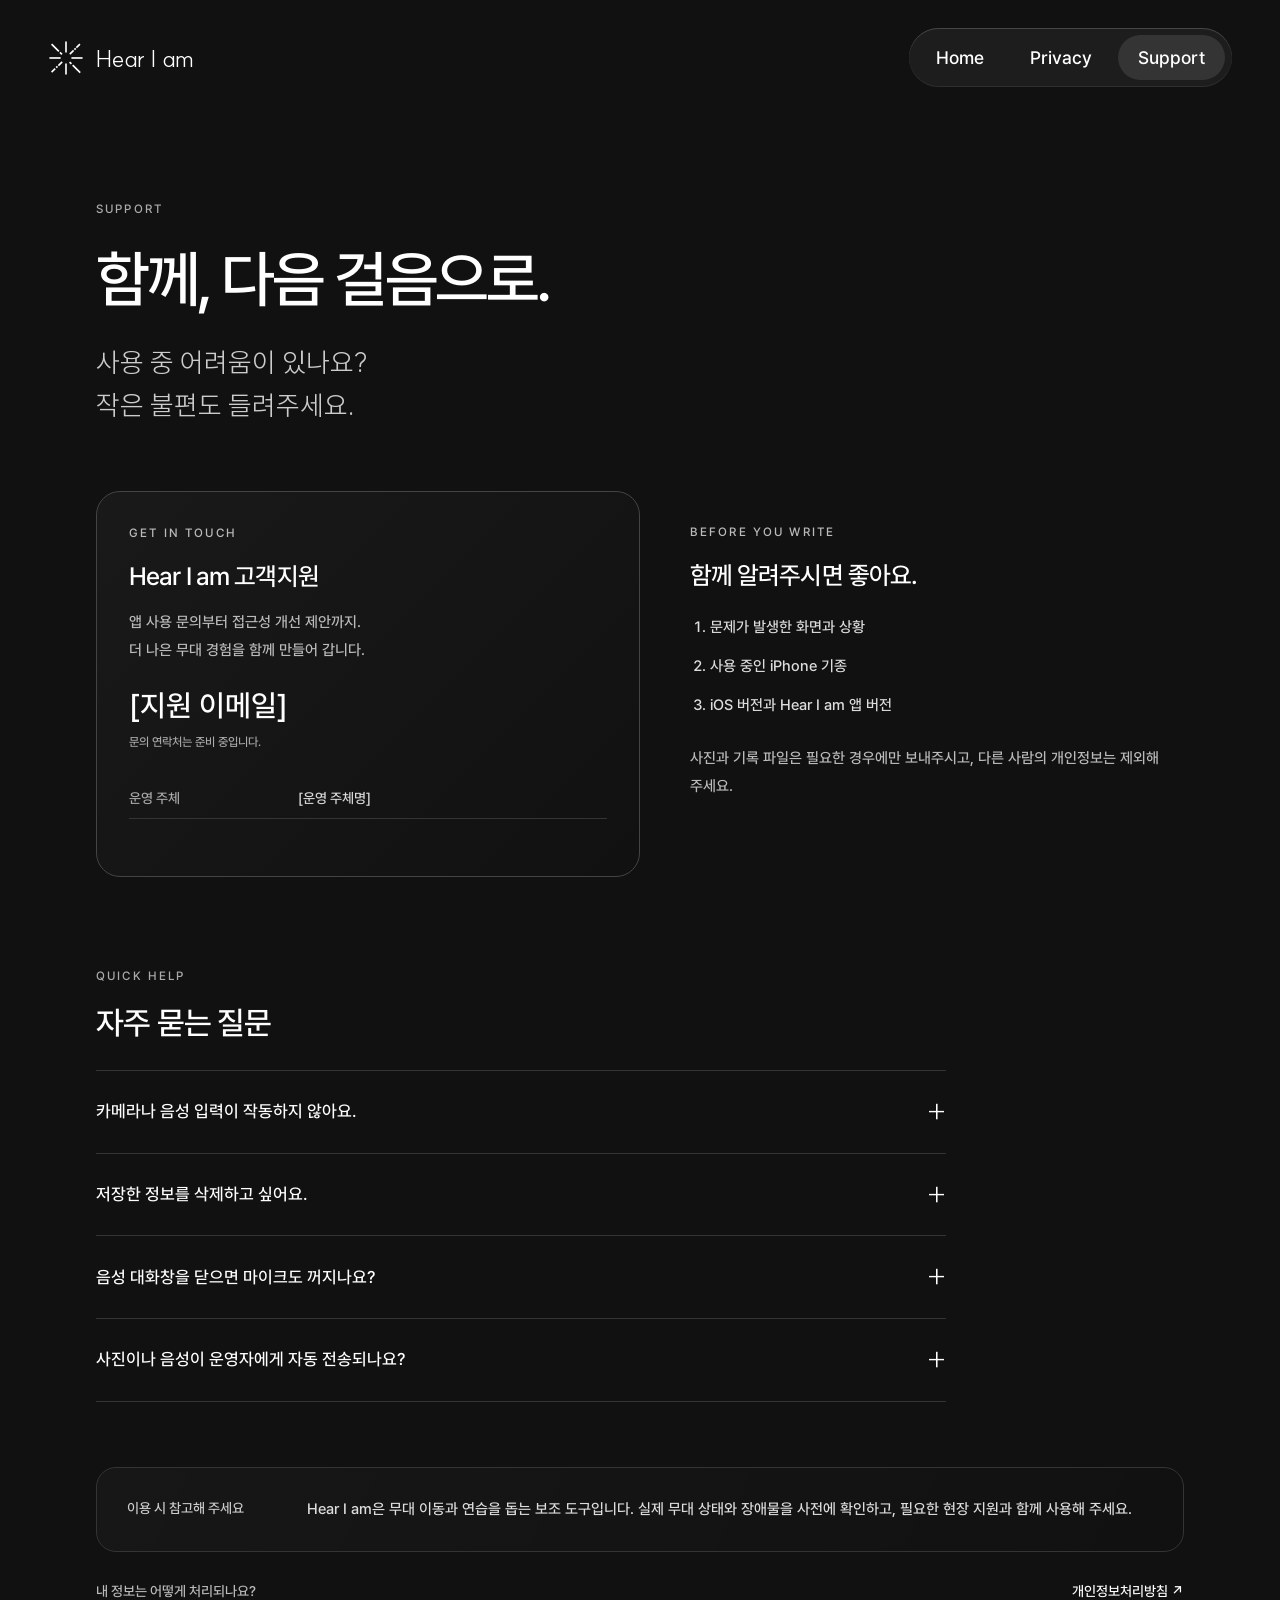
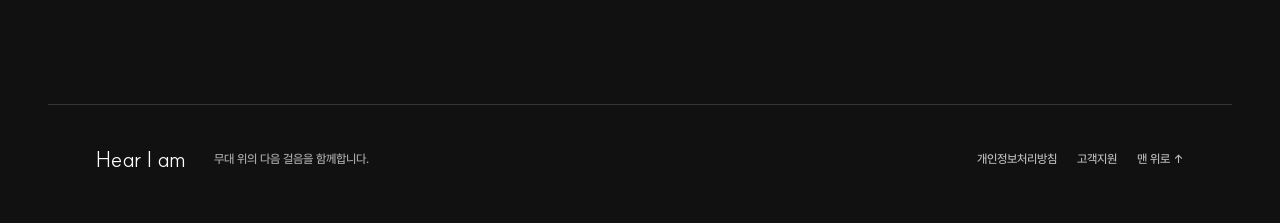
==== support/index.html @ b8748b6e "feat: add privacy and support pages" ====
<!doctype html>
<html lang="ko"><head><meta charset="utf-8"><meta name="viewport" content="width=device-width, initial-scale=1"><meta name="theme-color" content="#111111"><meta name="description" content="Hear I am 히얼아이엠 고객지원. 무대 위의 다음 걸음을 함께합니다."><title>고객지원 — Hear I am</title><link rel="icon" href="../assets/favicon.svg" type="image/svg+xml"><link rel="stylesheet" href="../styles.css"></head>
<body><a class="skip-link" href="#main">본문으로 이동</a><header class="site-header"><a class="brand" href="https://heariam.web.app/" aria-label="Hear I am 소개 페이지"><img src="../assets/favicon.svg" width="36" height="36" alt=""><span>Hear I am</span></a><nav class="site-nav" aria-label="주 메뉴"><a href="https://heariam.web.app/">Home</a><a href="../privacy/" >Privacy</a><a href="../support/" aria-current="page">Support</a></nav></header>
<main id="main" tabindex="-1"><div class="hero"><p class="eyebrow">SUPPORT</p><h1>함께, 다음 걸음으로.</h1><p class="lead">사용 중 어려움이 있나요?<br>작은 불편도 들려주세요.</p></div><div class="support-grid"><section class="contact-card"><p class="eyebrow">GET IN TOUCH</p><h2>Hear I am 고객지원</h2><p>앱 사용 문의부터 접근성 개선 제안까지.<br>더 나은 무대 경험을 함께 만들어 갑니다.</p><div class="email-placeholder">[지원 이메일]</div><p class="small">문의 연락처는 준비 중입니다.</p><dl class="contact-list"><div><dt>운영 주체</dt><dd class="placeholder">[운영 주체명]</dd></div></dl></section><section class="before-contact"><p class="eyebrow">BEFORE YOU WRITE</p><h2>함께 알려주시면 좋아요.</h2><ol><li>문제가 발생한 화면과 상황</li><li>사용 중인 iPhone 기종</li><li>iOS 버전과 Hear I am 앱 버전</li></ol><p>사진과 기록 파일은 필요한 경우에만 보내주시고, 다른 사람의 개인정보는 제외해 주세요.</p></section></div><section class="faq"><p class="eyebrow">QUICK HELP</p><h2>자주 묻는 질문</h2><details><summary>카메라나 음성 입력이 작동하지 않아요.<span aria-hidden="true">+</span></summary><p>iPhone 설정에서 Hear I am의 카메라·마이크·음성 인식 권한을 확인해 주세요. 공간 스캔에는 LiDAR를 지원하는 기기가 필요하며, 음성 기능은 기기 및 언어 모델 지원 상태에 따라 제한될 수 있습니다.</p></details><details><summary>저장한 정보를 삭제하고 싶어요.<span aria-hidden="true">+</span></summary><p>앱에서 삭제할 수 있는 항목은 해당 목록에서 삭제해 주세요. 일부 기록과 로그는 파일 앱에서 관리할 수 있습니다. 전체 로컬 데이터 삭제는 iOS의 ‘앱 삭제’를 이용하고, 백업이나 외부로 복사한 파일은 별도로 삭제해 주세요. ‘앱 정리하기’는 데이터를 남길 수 있습니다.</p></details><details><summary>음성 대화창을 닫으면 마이크도 꺼지나요?<span aria-hidden="true">+</span></summary><p>대화창을 닫아도 “Hear I am” 호출 대기는 계속될 수 있습니다. 앱이 백그라운드로 전환되면 앱 내부 음성 입력은 중지됩니다. iPhone 설정에서 마이크 권한을 철회할 수도 있습니다.</p></details><details><summary>사진이나 음성이 운영자에게 자동 전송되나요?<span aria-hidden="true">+</span></summary><p>앱의 무대 정보, 사진, 음성 명령 및 이동 기록은 운영자에게 자동 전송되지 않습니다. 인식된 말의 일부는 기기의 진단 로그에 저장될 수 있습니다. 직접 공유한 파일, 기기 백업 및 Siri 이용에는 각 서비스의 설정과 정책이 적용됩니다.</p></details></section><div class="safety-note"><span class="summary-label">이용 시 참고해 주세요</span><p>Hear I am은 무대 이동과 연습을 돕는 보조 도구입니다. 실제 무대 상태와 장애물을 사전에 확인하고, 필요한 현장 지원과 함께 사용해 주세요.</p></div><a class="text-link" href="../privacy/">내 정보는 어떻게 처리되나요? <span>개인정보처리방침 ↗</span></a></main><footer><a class="footer-brand" href="https://heariam.web.app/">Hear I am</a><p>무대 위의 다음 걸음을 함께합니다.</p><nav aria-label="하단 메뉴"><a href="../privacy/">개인정보처리방침</a><a href="../support/">고객지원</a><a href="#main">맨 위로 ↑</a></nav></footer></body></html>
---- styles.css ----
@font-face{font-family:Pretendard;src:url('./assets/Pretendard-Medium.otf') format('opentype');font-weight:500;font-display:swap}@font-face{font-family:SUIT;src:url('./assets/SUIT-Light.woff2') format('woff2');font-weight:300;font-display:swap}
:root{color-scheme:dark;--bg:#111;--text:#fff;--muted:#aaa;--line:#343434;font-family:Pretendard,-apple-system,BlinkMacSystemFont,sans-serif;font-weight:500;background:var(--bg);color:var(--text);-webkit-font-smoothing:antialiased}*{box-sizing:border-box}body{margin:0;min-width:280px}a{color:inherit;text-decoration:none}button,a,summary{-webkit-tap-highlight-color:transparent}a:focus-visible,summary:focus-visible{outline:2px solid #fff;outline-offset:6px}main:focus{outline:none}p,h1,h2{margin:0}p{line-height:1.85;word-break:keep-all;overflow-wrap:anywhere}img{max-width:100%}.skip-link{position:fixed;z-index:20;left:16px;top:12px;padding:12px 16px;background:white;color:#111;border-radius:8px;transform:translateY(-200%)}.skip-link:focus{transform:none}.site-header{max-width:1280px;padding:28px 48px;margin:auto;display:flex;align-items:center;justify-content:space-between;gap:20px}.brand{display:flex;align-items:center;gap:12px;font-family:SUIT,sans-serif;font-size:24px;font-weight:300}.site-nav{display:flex;gap:6px;padding:7px;border-radius:99px;background:#ffffff0d;box-shadow:inset 0 1px #ffffff2e,inset 0 -1px #ffffff14}.site-nav a{display:flex;align-items:center;min-height:45px;padding:8px 20px;border-radius:99px;font-size:18px}.site-nav a:hover,.site-nav a[aria-current]{background:#ffffff1a}main{max-width:1184px;margin:auto;padding:0 48px 100px}.hero{padding:85px 0 52px}.eyebrow{color:var(--muted);font-size:12px;letter-spacing:.18em;line-height:1.6}.hero h1{font-size:clamp(34px,5vw,62px);font-weight:500;letter-spacing:-.055em;line-height:1.25;margin:22px 0}.lead{font-family:SUIT,Pretendard,sans-serif;font-weight:300;font-size:clamp(20px,2.3vw,27px);line-height:1.6;color:#ccc}.meta{display:flex;flex-wrap:wrap;gap:12px 32px;font-size:13px;color:var(--muted);margin-top:34px}.summary,.safety-note{padding:28px 30px;border:1px solid var(--line);border-radius:20px;display:grid;grid-template-columns:160px 1fr;gap:20px;background:linear-gradient(115deg,#ffffff06,transparent)}.summary-label{font-size:14px;color:#ccc;line-height:1.85}.summary p,.safety-note p{font-size:15px;color:#ddd}.document-layout{display:grid;grid-template-columns:245px minmax(0,1fr);gap:65px;margin-top:68px}aside nav{position:sticky;top:30px}aside .eyebrow{margin-bottom:18px}aside a{display:flex;gap:12px;padding:11px 0;font-size:13px;line-height:1.6;color:#aaa}aside a span{font-size:11px;color:#999}aside a:hover{color:white}article{font-size:16px;color:#ccc}article .intro{padding-bottom:32px}article section{scroll-margin-top:35px;border-top:1px solid var(--line);padding:34px 0 40px}article h2{font-size:23px;color:white;letter-spacing:-.035em;margin:10px 0 24px;line-height:1.5}.section-number{font-size:12px;color:#aaa}article p+p{margin-top:18px}article a{text-decoration:underline;text-underline-offset:5px}.data-list{margin:0 0 24px}.data-list div{display:grid;grid-template-columns:135px 1fr;gap:16px;padding:20px 0;border-bottom:1px solid #292929}.data-list dt{color:white;font-size:14px;line-height:1.85}.data-list dd{margin:0;line-height:1.85;font-size:15px;word-break:keep-all;overflow-wrap:anywhere}.contact-list{font-size:14px;margin:25px 0}.contact-list div{display:flex;flex-wrap:wrap;gap:8px 24px;padding:12px 0;border-bottom:1px solid var(--line)}.contact-list dt{color:#aaa;min-width:145px}.contact-list dd{margin:0}.placeholder{color:#ddd}.support-grid{display:grid;grid-template-columns:1.1fr 1fr;gap:50px;margin:12px 0 90px}.contact-card{padding:32px;border:1px solid #444;border-radius:24px;background:linear-gradient(135deg,#ffffff09,transparent)}.contact-card h2,.before-contact h2,.faq h2{font-weight:500;font-size:25px;letter-spacing:-.035em;margin:18px 0}.contact-card p,.before-contact p{font-size:15px;color:#bbb}.email-placeholder{padding:22px 0 8px;font-size:clamp(22px,3vw,30px);overflow-wrap:anywhere}.contact-card .small{font-size:12px;color:#aaa}.contact-card .eyebrow,.before-contact .eyebrow{font-size:12px}.before-contact{padding:32px 0}.before-contact ol{padding-left:20px;line-height:2.6;color:#ddd;font-size:15px;margin-bottom:20px}.faq{max-width:850px;margin-bottom:65px}.faq h2{font-size:32px;margin-bottom:28px}details{border-top:1px solid var(--line)}details:last-child{border-bottom:1px solid var(--line)}summary{list-style:none;display:flex;align-items:center;justify-content:space-between;gap:24px;min-height:76px;padding:20px 0;cursor:pointer;font-size:17px;line-height:1.6;word-break:keep-all}summary::-webkit-details-marker{display:none}summary span{font-family:SUIT,sans-serif;font-size:26px;flex-shrink:0}details[open] summary span{transform:rotate(45deg)}details p{padding:0 40px 26px 0;color:#bbb;font-size:15px}.text-link{display:flex;flex-wrap:wrap;justify-content:space-between;gap:16px;margin-top:28px;font-size:14px;line-height:1.7;color:#bbb}.text-link span{color:white}footer{border-top:1px solid var(--line);max-width:1184px;margin:auto;padding:35px 48px 45px;display:flex;flex-wrap:wrap;align-items:center;gap:16px 28px}.footer-brand{font-family:SUIT,sans-serif;font-size:22px}footer p{color:#aaa;font-size:12px}footer nav{margin-left:auto;display:flex;flex-wrap:wrap;gap:20px;font-size:12px;color:#bbb}footer nav a{padding:12px 0}.hub{min-height:65vh;padding-top:60px}.hub>img{margin-bottom:30px}.hub-links{display:grid;grid-template-columns:1fr 1fr;gap:20px;margin-top:55px}.hub-links a{border:1px solid #444;border-radius:20px;padding:28px;display:grid;gap:18px;transition:background .15s}.hub-links a:hover{background:#ffffff0a}.hub-links span{font-size:12px;color:#aaa;letter-spacing:.1em}.hub-links strong{font-size:24px;font-weight:500}.hub-links span:last-child{font-size:24px;color:white;justify-self:end}@media(max-width:850px){.document-layout{grid-template-columns:1fr;gap:35px}aside nav{position:static;display:grid;grid-template-columns:1fr 1fr;gap:0 20px}aside .eyebrow{grid-column:1/-1}aside{border-bottom:1px solid var(--line);padding-bottom:25px}.support-grid{gap:24px}.brand span{display:none}.summary,.safety-note{grid-template-columns:1fr;gap:10px}}@media(max-width:600px){.site-header{padding:20px;gap:10px}.site-nav{gap:2px;padding:6px}.site-nav a{font-size:14px;padding:8px 12px;min-height:44px}.brand img{width:30px;height:30px}main{padding:0 24px 65px}.hero{padding:55px 0 35px}.hero h1{font-size:34px}.hero .lead{font-size:21px}.summary,.safety-note{padding:22px}.document-layout{margin-top:38px}.data-list div{grid-template-columns:1fr;gap:8px}article h2{font-size:22px}.support-grid{grid-template-columns:1fr;margin-bottom:40px}.contact-card{padding:25px}.before-contact{padding:15px 0}summary{font-size:16px}.hub-links{grid-template-columns:1fr}footer{padding:28px 24px;align-items:flex-start;flex-direction:column;gap:12px}footer nav{margin-left:0;gap:22px}}@media(prefers-reduced-motion:reduce){*{transition:none!important;scroll-behavior:auto!important}}@media print{:root{color-scheme:light;background:white;color:black}.site-header,aside,footer,.skip-link{display:none}main{padding:0;max-width:none}.hero{padding:0 0 20px}.document-layout{display:block;margin-top:25px}article,article h2,.lead,.meta,.eyebrow,.summary p,.summary-label,.data-list dt,.placeholder{color:black}.summary{background:none}.data-list div,article section{break-inside:avoid}a{text-decoration:underline}}
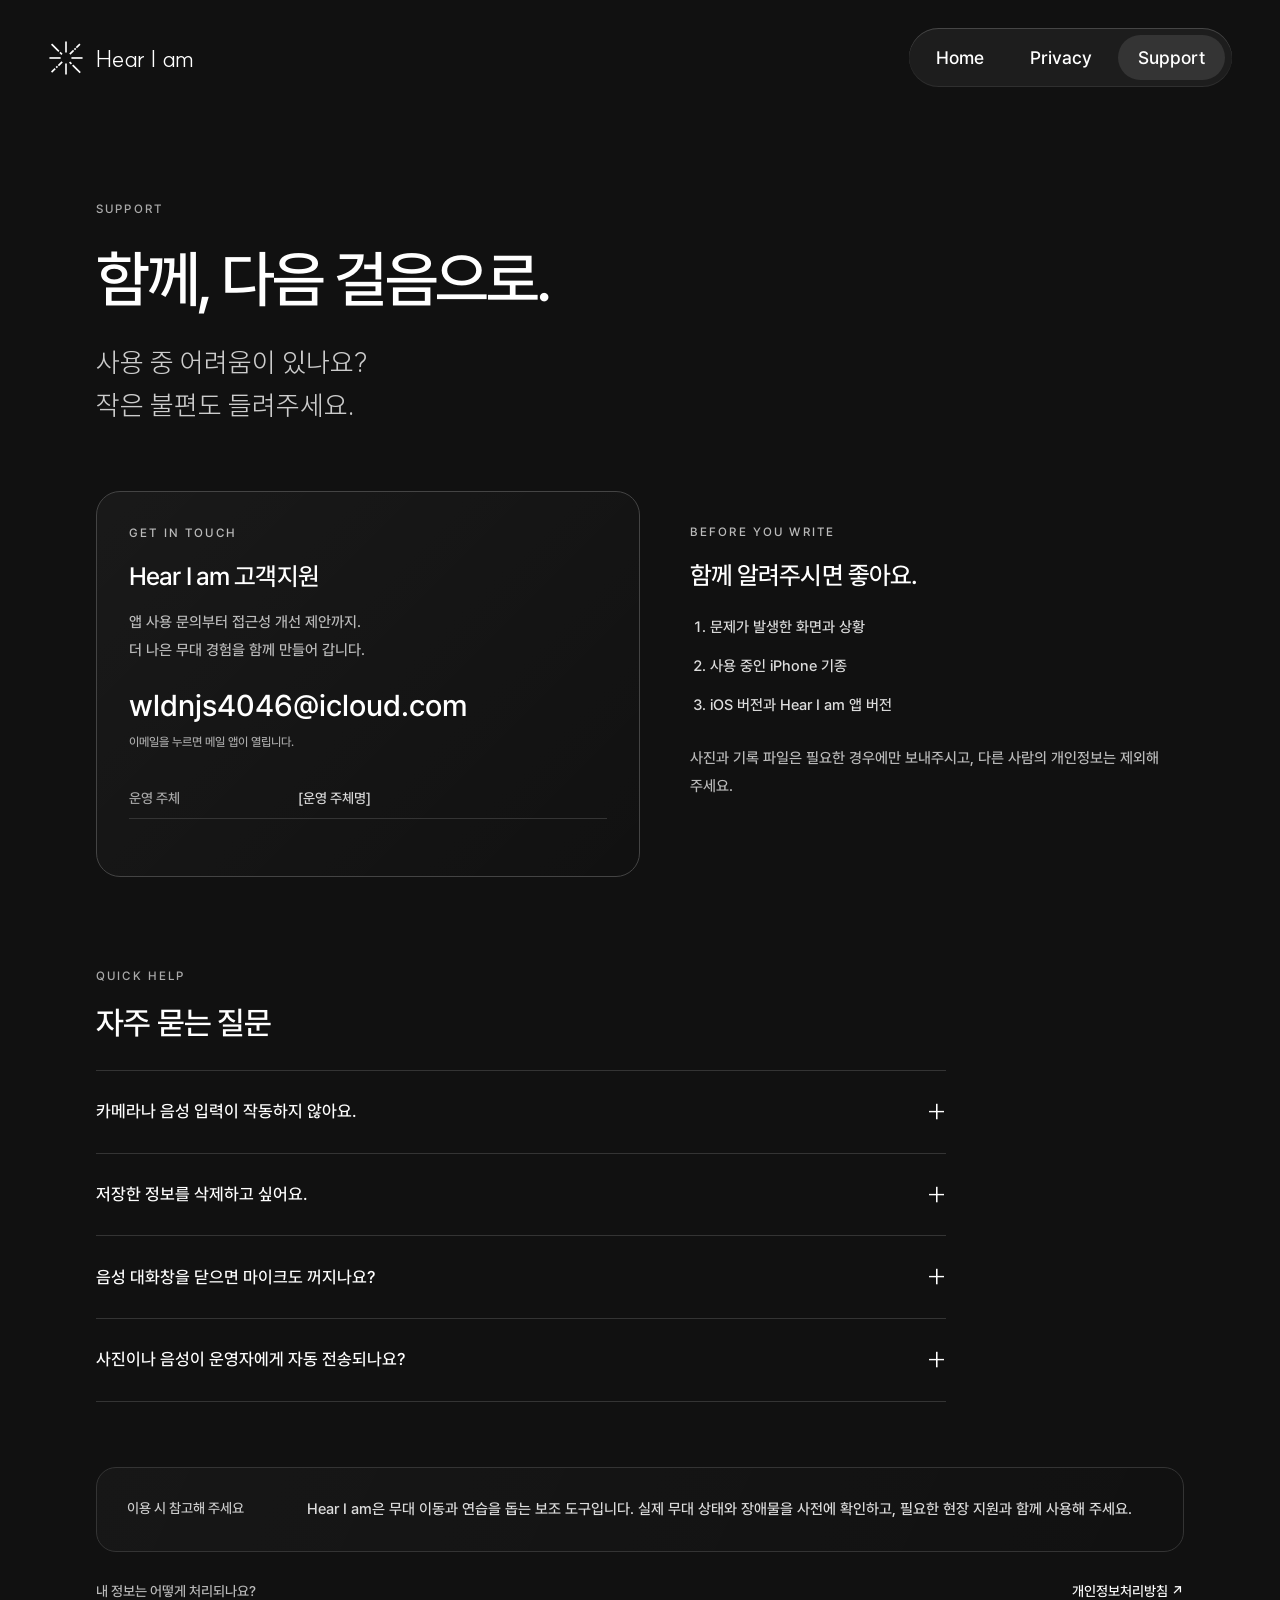
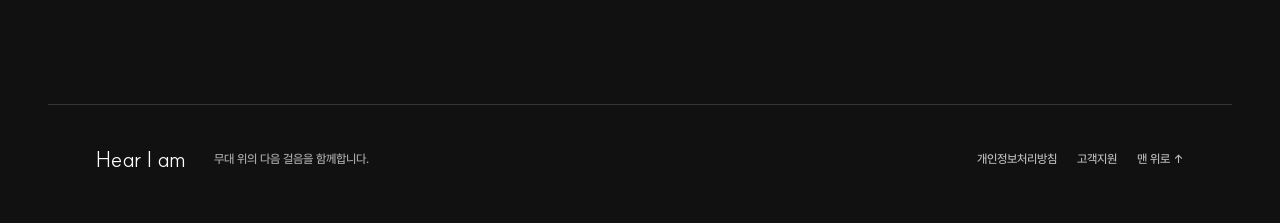
==== commit f2183eae: "fix: set contact email and effective date" ====
--- a/support/index.html
+++ b/support/index.html
@@ -1,4 +1,4 @@
 <!doctype html>
 <html lang="ko"><head><meta charset="utf-8"><meta name="viewport" content="width=device-width, initial-scale=1"><meta name="theme-color" content="#111111"><meta name="description" content="Hear I am 히얼아이엠 고객지원. 무대 위의 다음 걸음을 함께합니다."><title>고객지원 — Hear I am</title><link rel="icon" href="../assets/favicon.svg" type="image/svg+xml"><link rel="stylesheet" href="../styles.css"></head>
 <body><a class="skip-link" href="#main">본문으로 이동</a><header class="site-header"><a class="brand" href="https://heariam.web.app/" aria-label="Hear I am 소개 페이지"><img src="../assets/favicon.svg" width="36" height="36" alt=""><span>Hear I am</span></a><nav class="site-nav" aria-label="주 메뉴"><a href="https://heariam.web.app/">Home</a><a href="../privacy/" >Privacy</a><a href="../support/" aria-current="page">Support</a></nav></header>
-<main id="main" tabindex="-1"><div class="hero"><p class="eyebrow">SUPPORT</p><h1>함께, 다음 걸음으로.</h1><p class="lead">사용 중 어려움이 있나요?<br>작은 불편도 들려주세요.</p></div><div class="support-grid"><section class="contact-card"><p class="eyebrow">GET IN TOUCH</p><h2>Hear I am 고객지원</h2><p>앱 사용 문의부터 접근성 개선 제안까지.<br>더 나은 무대 경험을 함께 만들어 갑니다.</p><div class="email-placeholder">[지원 이메일]</div><p class="small">문의 연락처는 준비 중입니다.</p><dl class="contact-list"><div><dt>운영 주체</dt><dd class="placeholder">[운영 주체명]</dd></div></dl></section><section class="before-contact"><p class="eyebrow">BEFORE YOU WRITE</p><h2>함께 알려주시면 좋아요.</h2><ol><li>문제가 발생한 화면과 상황</li><li>사용 중인 iPhone 기종</li><li>iOS 버전과 Hear I am 앱 버전</li></ol><p>사진과 기록 파일은 필요한 경우에만 보내주시고, 다른 사람의 개인정보는 제외해 주세요.</p></section></div><section class="faq"><p class="eyebrow">QUICK HELP</p><h2>자주 묻는 질문</h2><details><summary>카메라나 음성 입력이 작동하지 않아요.<span aria-hidden="true">+</span></summary><p>iPhone 설정에서 Hear I am의 카메라·마이크·음성 인식 권한을 확인해 주세요. 공간 스캔에는 LiDAR를 지원하는 기기가 필요하며, 음성 기능은 기기 및 언어 모델 지원 상태에 따라 제한될 수 있습니다.</p></details><details><summary>저장한 정보를 삭제하고 싶어요.<span aria-hidden="true">+</span></summary><p>앱에서 삭제할 수 있는 항목은 해당 목록에서 삭제해 주세요. 일부 기록과 로그는 파일 앱에서 관리할 수 있습니다. 전체 로컬 데이터 삭제는 iOS의 ‘앱 삭제’를 이용하고, 백업이나 외부로 복사한 파일은 별도로 삭제해 주세요. ‘앱 정리하기’는 데이터를 남길 수 있습니다.</p></details><details><summary>음성 대화창을 닫으면 마이크도 꺼지나요?<span aria-hidden="true">+</span></summary><p>대화창을 닫아도 “Hear I am” 호출 대기는 계속될 수 있습니다. 앱이 백그라운드로 전환되면 앱 내부 음성 입력은 중지됩니다. iPhone 설정에서 마이크 권한을 철회할 수도 있습니다.</p></details><details><summary>사진이나 음성이 운영자에게 자동 전송되나요?<span aria-hidden="true">+</span></summary><p>앱의 무대 정보, 사진, 음성 명령 및 이동 기록은 운영자에게 자동 전송되지 않습니다. 인식된 말의 일부는 기기의 진단 로그에 저장될 수 있습니다. 직접 공유한 파일, 기기 백업 및 Siri 이용에는 각 서비스의 설정과 정책이 적용됩니다.</p></details></section><div class="safety-note"><span class="summary-label">이용 시 참고해 주세요</span><p>Hear I am은 무대 이동과 연습을 돕는 보조 도구입니다. 실제 무대 상태와 장애물을 사전에 확인하고, 필요한 현장 지원과 함께 사용해 주세요.</p></div><a class="text-link" href="../privacy/">내 정보는 어떻게 처리되나요? <span>개인정보처리방침 ↗</span></a></main><footer><a class="footer-brand" href="https://heariam.web.app/">Hear I am</a><p>무대 위의 다음 걸음을 함께합니다.</p><nav aria-label="하단 메뉴"><a href="../privacy/">개인정보처리방침</a><a href="../support/">고객지원</a><a href="#main">맨 위로 ↑</a></nav></footer></body></html>+<main id="main" tabindex="-1"><div class="hero"><p class="eyebrow">SUPPORT</p><h1>함께, 다음 걸음으로.</h1><p class="lead">사용 중 어려움이 있나요?<br>작은 불편도 들려주세요.</p></div><div class="support-grid"><section class="contact-card"><p class="eyebrow">GET IN TOUCH</p><h2>Hear I am 고객지원</h2><p>앱 사용 문의부터 접근성 개선 제안까지.<br>더 나은 무대 경험을 함께 만들어 갑니다.</p><div class="email-placeholder"><a href="mailto:wldnjs4046@icloud.com">wldnjs4046@icloud.com</a></div><p class="small">이메일을 누르면 메일 앱이 열립니다.</p><dl class="contact-list"><div><dt>운영 주체</dt><dd class="placeholder">[운영 주체명]</dd></div></dl></section><section class="before-contact"><p class="eyebrow">BEFORE YOU WRITE</p><h2>함께 알려주시면 좋아요.</h2><ol><li>문제가 발생한 화면과 상황</li><li>사용 중인 iPhone 기종</li><li>iOS 버전과 Hear I am 앱 버전</li></ol><p>사진과 기록 파일은 필요한 경우에만 보내주시고, 다른 사람의 개인정보는 제외해 주세요.</p></section></div><section class="faq"><p class="eyebrow">QUICK HELP</p><h2>자주 묻는 질문</h2><details><summary>카메라나 음성 입력이 작동하지 않아요.<span aria-hidden="true">+</span></summary><p>iPhone 설정에서 Hear I am의 카메라·마이크·음성 인식 권한을 확인해 주세요. 공간 스캔에는 LiDAR를 지원하는 기기가 필요하며, 음성 기능은 기기 및 언어 모델 지원 상태에 따라 제한될 수 있습니다.</p></details><details><summary>저장한 정보를 삭제하고 싶어요.<span aria-hidden="true">+</span></summary><p>앱에서 삭제할 수 있는 항목은 해당 목록에서 삭제해 주세요. 일부 기록과 로그는 파일 앱에서 관리할 수 있습니다. 전체 로컬 데이터 삭제는 iOS의 ‘앱 삭제’를 이용하고, 백업이나 외부로 복사한 파일은 별도로 삭제해 주세요. ‘앱 정리하기’는 데이터를 남길 수 있습니다.</p></details><details><summary>음성 대화창을 닫으면 마이크도 꺼지나요?<span aria-hidden="true">+</span></summary><p>대화창을 닫아도 “Hear I am” 호출 대기는 계속될 수 있습니다. 앱이 백그라운드로 전환되면 앱 내부 음성 입력은 중지됩니다. iPhone 설정에서 마이크 권한을 철회할 수도 있습니다.</p></details><details><summary>사진이나 음성이 운영자에게 자동 전송되나요?<span aria-hidden="true">+</span></summary><p>앱의 무대 정보, 사진, 음성 명령 및 이동 기록은 운영자에게 자동 전송되지 않습니다. 인식된 말의 일부는 기기의 진단 로그에 저장될 수 있습니다. 직접 공유한 파일, 기기 백업 및 Siri 이용에는 각 서비스의 설정과 정책이 적용됩니다.</p></details></section><div class="safety-note"><span class="summary-label">이용 시 참고해 주세요</span><p>Hear I am은 무대 이동과 연습을 돕는 보조 도구입니다. 실제 무대 상태와 장애물을 사전에 확인하고, 필요한 현장 지원과 함께 사용해 주세요.</p></div><a class="text-link" href="../privacy/">내 정보는 어떻게 처리되나요? <span>개인정보처리방침 ↗</span></a></main><footer><a class="footer-brand" href="https://heariam.web.app/">Hear I am</a><p>무대 위의 다음 걸음을 함께합니다.</p><nav aria-label="하단 메뉴"><a href="../privacy/">개인정보처리방침</a><a href="../support/">고객지원</a><a href="#main">맨 위로 ↑</a></nav></footer></body></html>
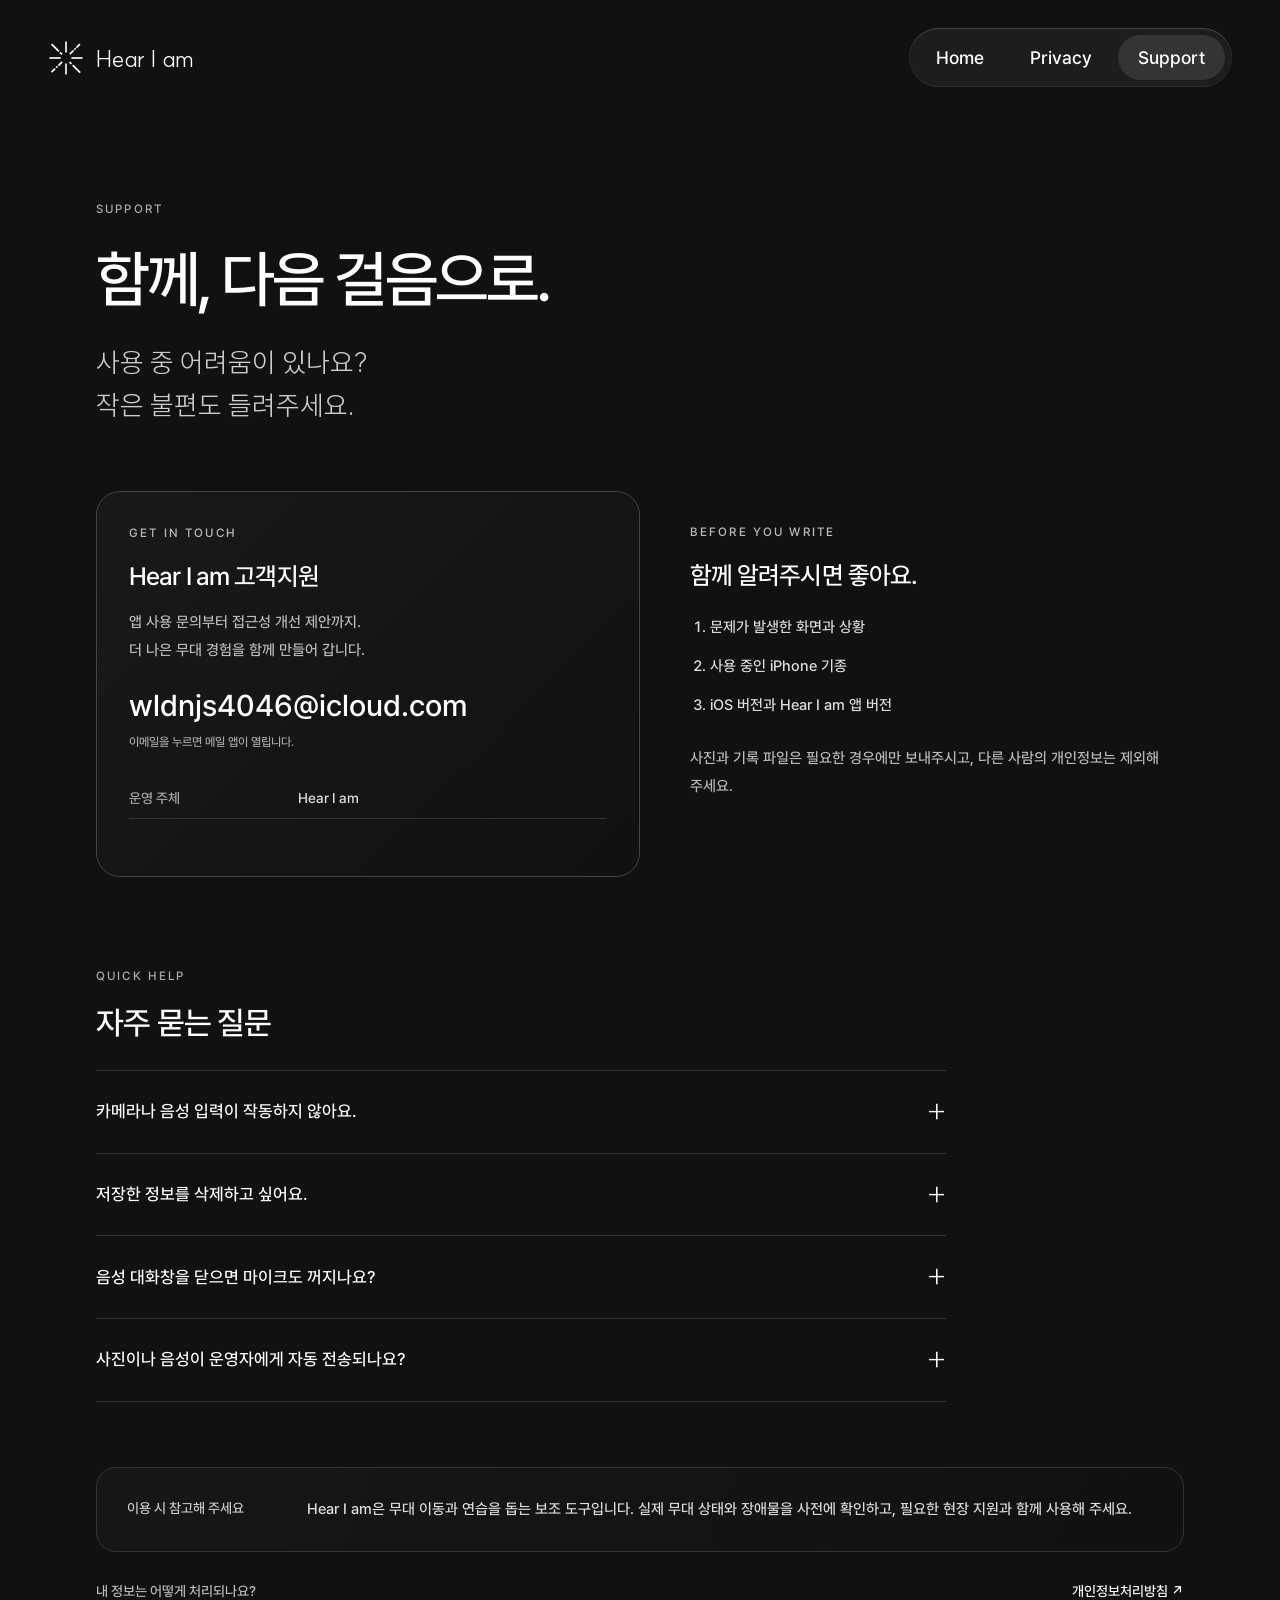
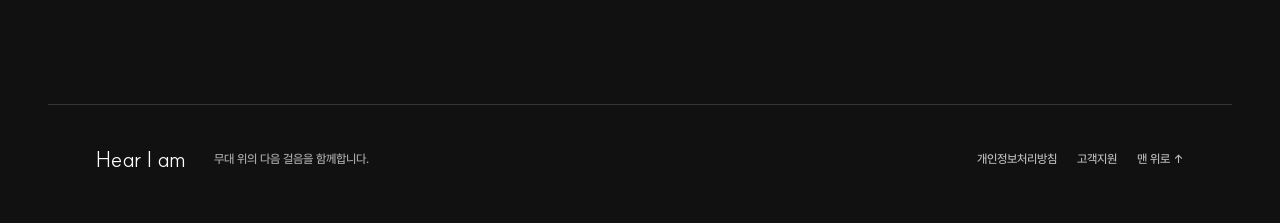
==== commit d5fec1ed: "fix: set Hear I am as operator and contact" ====
--- a/support/index.html
+++ b/support/index.html
@@ -1,4 +1,4 @@
 <!doctype html>
 <html lang="ko"><head><meta charset="utf-8"><meta name="viewport" content="width=device-width, initial-scale=1"><meta name="theme-color" content="#111111"><meta name="description" content="Hear I am 히얼아이엠 고객지원. 무대 위의 다음 걸음을 함께합니다."><title>고객지원 — Hear I am</title><link rel="icon" href="../assets/favicon.svg" type="image/svg+xml"><link rel="stylesheet" href="../styles.css"></head>
 <body><a class="skip-link" href="#main">본문으로 이동</a><header class="site-header"><a class="brand" href="https://heariam.web.app/" aria-label="Hear I am 소개 페이지"><img src="../assets/favicon.svg" width="36" height="36" alt=""><span>Hear I am</span></a><nav class="site-nav" aria-label="주 메뉴"><a href="https://heariam.web.app/">Home</a><a href="../privacy/" >Privacy</a><a href="../support/" aria-current="page">Support</a></nav></header>
-<main id="main" tabindex="-1"><div class="hero"><p class="eyebrow">SUPPORT</p><h1>함께, 다음 걸음으로.</h1><p class="lead">사용 중 어려움이 있나요?<br>작은 불편도 들려주세요.</p></div><div class="support-grid"><section class="contact-card"><p class="eyebrow">GET IN TOUCH</p><h2>Hear I am 고객지원</h2><p>앱 사용 문의부터 접근성 개선 제안까지.<br>더 나은 무대 경험을 함께 만들어 갑니다.</p><div class="email-placeholder"><a href="mailto:wldnjs4046@icloud.com">wldnjs4046@icloud.com</a></div><p class="small">이메일을 누르면 메일 앱이 열립니다.</p><dl class="contact-list"><div><dt>운영 주체</dt><dd class="placeholder">[운영 주체명]</dd></div></dl></section><section class="before-contact"><p class="eyebrow">BEFORE YOU WRITE</p><h2>함께 알려주시면 좋아요.</h2><ol><li>문제가 발생한 화면과 상황</li><li>사용 중인 iPhone 기종</li><li>iOS 버전과 Hear I am 앱 버전</li></ol><p>사진과 기록 파일은 필요한 경우에만 보내주시고, 다른 사람의 개인정보는 제외해 주세요.</p></section></div><section class="faq"><p class="eyebrow">QUICK HELP</p><h2>자주 묻는 질문</h2><details><summary>카메라나 음성 입력이 작동하지 않아요.<span aria-hidden="true">+</span></summary><p>iPhone 설정에서 Hear I am의 카메라·마이크·음성 인식 권한을 확인해 주세요. 공간 스캔에는 LiDAR를 지원하는 기기가 필요하며, 음성 기능은 기기 및 언어 모델 지원 상태에 따라 제한될 수 있습니다.</p></details><details><summary>저장한 정보를 삭제하고 싶어요.<span aria-hidden="true">+</span></summary><p>앱에서 삭제할 수 있는 항목은 해당 목록에서 삭제해 주세요. 일부 기록과 로그는 파일 앱에서 관리할 수 있습니다. 전체 로컬 데이터 삭제는 iOS의 ‘앱 삭제’를 이용하고, 백업이나 외부로 복사한 파일은 별도로 삭제해 주세요. ‘앱 정리하기’는 데이터를 남길 수 있습니다.</p></details><details><summary>음성 대화창을 닫으면 마이크도 꺼지나요?<span aria-hidden="true">+</span></summary><p>대화창을 닫아도 “Hear I am” 호출 대기는 계속될 수 있습니다. 앱이 백그라운드로 전환되면 앱 내부 음성 입력은 중지됩니다. iPhone 설정에서 마이크 권한을 철회할 수도 있습니다.</p></details><details><summary>사진이나 음성이 운영자에게 자동 전송되나요?<span aria-hidden="true">+</span></summary><p>앱의 무대 정보, 사진, 음성 명령 및 이동 기록은 운영자에게 자동 전송되지 않습니다. 인식된 말의 일부는 기기의 진단 로그에 저장될 수 있습니다. 직접 공유한 파일, 기기 백업 및 Siri 이용에는 각 서비스의 설정과 정책이 적용됩니다.</p></details></section><div class="safety-note"><span class="summary-label">이용 시 참고해 주세요</span><p>Hear I am은 무대 이동과 연습을 돕는 보조 도구입니다. 실제 무대 상태와 장애물을 사전에 확인하고, 필요한 현장 지원과 함께 사용해 주세요.</p></div><a class="text-link" href="../privacy/">내 정보는 어떻게 처리되나요? <span>개인정보처리방침 ↗</span></a></main><footer><a class="footer-brand" href="https://heariam.web.app/">Hear I am</a><p>무대 위의 다음 걸음을 함께합니다.</p><nav aria-label="하단 메뉴"><a href="../privacy/">개인정보처리방침</a><a href="../support/">고객지원</a><a href="#main">맨 위로 ↑</a></nav></footer></body></html>+<main id="main" tabindex="-1"><div class="hero"><p class="eyebrow">SUPPORT</p><h1>함께, 다음 걸음으로.</h1><p class="lead">사용 중 어려움이 있나요?<br>작은 불편도 들려주세요.</p></div><div class="support-grid"><section class="contact-card"><p class="eyebrow">GET IN TOUCH</p><h2>Hear I am 고객지원</h2><p>앱 사용 문의부터 접근성 개선 제안까지.<br>더 나은 무대 경험을 함께 만들어 갑니다.</p><div class="email-placeholder"><a href="mailto:wldnjs4046@icloud.com">wldnjs4046@icloud.com</a></div><p class="small">이메일을 누르면 메일 앱이 열립니다.</p><dl class="contact-list"><div><dt>운영 주체</dt><dd class="placeholder">Hear I am</dd></div></dl></section><section class="before-contact"><p class="eyebrow">BEFORE YOU WRITE</p><h2>함께 알려주시면 좋아요.</h2><ol><li>문제가 발생한 화면과 상황</li><li>사용 중인 iPhone 기종</li><li>iOS 버전과 Hear I am 앱 버전</li></ol><p>사진과 기록 파일은 필요한 경우에만 보내주시고, 다른 사람의 개인정보는 제외해 주세요.</p></section></div><section class="faq"><p class="eyebrow">QUICK HELP</p><h2>자주 묻는 질문</h2><details><summary>카메라나 음성 입력이 작동하지 않아요.<span aria-hidden="true">+</span></summary><p>iPhone 설정에서 Hear I am의 카메라·마이크·음성 인식 권한을 확인해 주세요. 공간 스캔에는 LiDAR를 지원하는 기기가 필요하며, 음성 기능은 기기 및 언어 모델 지원 상태에 따라 제한될 수 있습니다.</p></details><details><summary>저장한 정보를 삭제하고 싶어요.<span aria-hidden="true">+</span></summary><p>앱에서 삭제할 수 있는 항목은 해당 목록에서 삭제해 주세요. 일부 기록과 로그는 파일 앱에서 관리할 수 있습니다. 전체 로컬 데이터 삭제는 iOS의 ‘앱 삭제’를 이용하고, 백업이나 외부로 복사한 파일은 별도로 삭제해 주세요. ‘앱 정리하기’는 데이터를 남길 수 있습니다.</p></details><details><summary>음성 대화창을 닫으면 마이크도 꺼지나요?<span aria-hidden="true">+</span></summary><p>대화창을 닫아도 “Hear I am” 호출 대기는 계속될 수 있습니다. 앱이 백그라운드로 전환되면 앱 내부 음성 입력은 중지됩니다. iPhone 설정에서 마이크 권한을 철회할 수도 있습니다.</p></details><details><summary>사진이나 음성이 운영자에게 자동 전송되나요?<span aria-hidden="true">+</span></summary><p>앱의 무대 정보, 사진, 음성 명령 및 이동 기록은 운영자에게 자동 전송되지 않습니다. 인식된 말의 일부는 기기의 진단 로그에 저장될 수 있습니다. 직접 공유한 파일, 기기 백업 및 Siri 이용에는 각 서비스의 설정과 정책이 적용됩니다.</p></details></section><div class="safety-note"><span class="summary-label">이용 시 참고해 주세요</span><p>Hear I am은 무대 이동과 연습을 돕는 보조 도구입니다. 실제 무대 상태와 장애물을 사전에 확인하고, 필요한 현장 지원과 함께 사용해 주세요.</p></div><a class="text-link" href="../privacy/">내 정보는 어떻게 처리되나요? <span>개인정보처리방침 ↗</span></a></main><footer><a class="footer-brand" href="https://heariam.web.app/">Hear I am</a><p>무대 위의 다음 걸음을 함께합니다.</p><nav aria-label="하단 메뉴"><a href="../privacy/">개인정보처리방침</a><a href="../support/">고객지원</a><a href="#main">맨 위로 ↑</a></nav></footer></body></html>
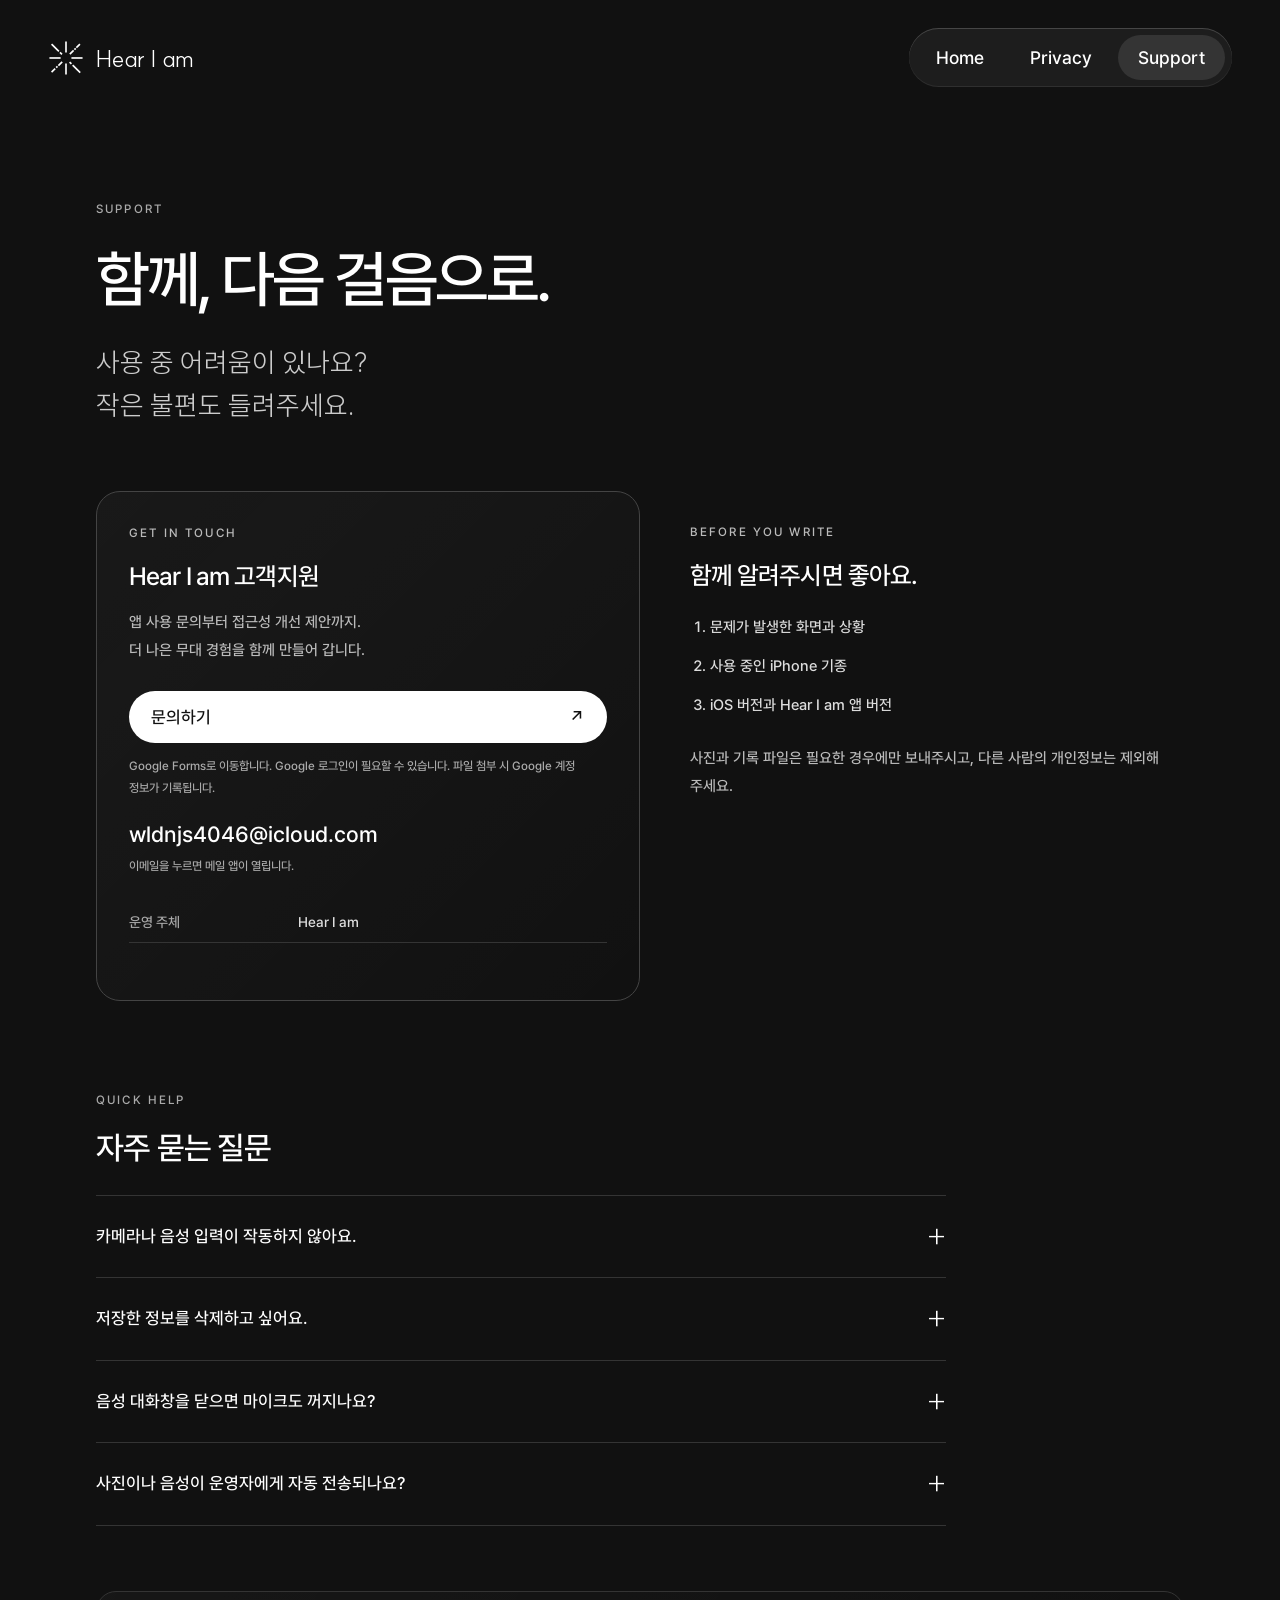
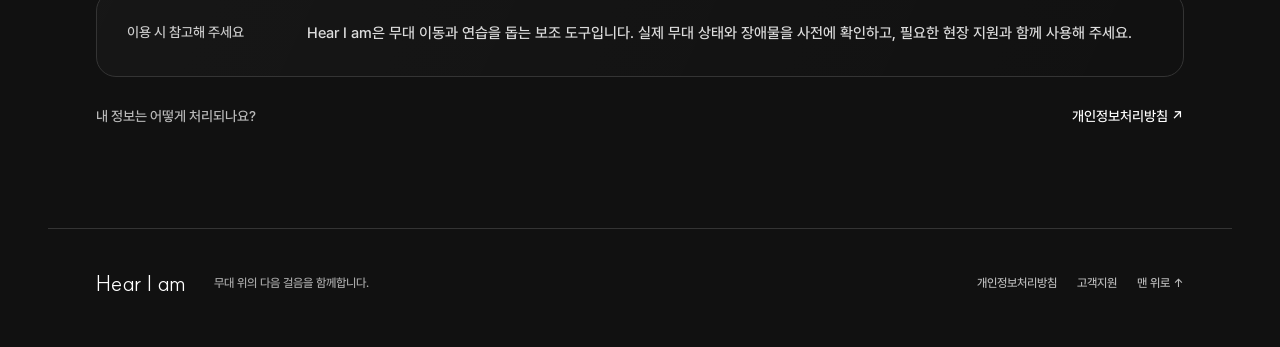
==== commit 5f3d4f1d: "feat: link support inquiry form" ====
--- a/support/index.html
+++ b/support/index.html
@@ -1,4 +1,4 @@
 <!doctype html>
 <html lang="ko"><head><meta charset="utf-8"><meta name="viewport" content="width=device-width, initial-scale=1"><meta name="theme-color" content="#111111"><meta name="description" content="Hear I am 히얼아이엠 고객지원. 무대 위의 다음 걸음을 함께합니다."><title>고객지원 — Hear I am</title><link rel="icon" href="../assets/favicon.svg" type="image/svg+xml"><link rel="stylesheet" href="../styles.css"></head>
 <body><a class="skip-link" href="#main">본문으로 이동</a><header class="site-header"><a class="brand" href="https://heariam.web.app/" aria-label="Hear I am 소개 페이지"><img src="../assets/favicon.svg" width="36" height="36" alt=""><span>Hear I am</span></a><nav class="site-nav" aria-label="주 메뉴"><a href="https://heariam.web.app/">Home</a><a href="../privacy/" >Privacy</a><a href="../support/" aria-current="page">Support</a></nav></header>
-<main id="main" tabindex="-1"><div class="hero"><p class="eyebrow">SUPPORT</p><h1>함께, 다음 걸음으로.</h1><p class="lead">사용 중 어려움이 있나요?<br>작은 불편도 들려주세요.</p></div><div class="support-grid"><section class="contact-card"><p class="eyebrow">GET IN TOUCH</p><h2>Hear I am 고객지원</h2><p>앱 사용 문의부터 접근성 개선 제안까지.<br>더 나은 무대 경험을 함께 만들어 갑니다.</p><div class="email-placeholder"><a href="mailto:wldnjs4046@icloud.com">wldnjs4046@icloud.com</a></div><p class="small">이메일을 누르면 메일 앱이 열립니다.</p><dl class="contact-list"><div><dt>운영 주체</dt><dd class="placeholder">Hear I am</dd></div></dl></section><section class="before-contact"><p class="eyebrow">BEFORE YOU WRITE</p><h2>함께 알려주시면 좋아요.</h2><ol><li>문제가 발생한 화면과 상황</li><li>사용 중인 iPhone 기종</li><li>iOS 버전과 Hear I am 앱 버전</li></ol><p>사진과 기록 파일은 필요한 경우에만 보내주시고, 다른 사람의 개인정보는 제외해 주세요.</p></section></div><section class="faq"><p class="eyebrow">QUICK HELP</p><h2>자주 묻는 질문</h2><details><summary>카메라나 음성 입력이 작동하지 않아요.<span aria-hidden="true">+</span></summary><p>iPhone 설정에서 Hear I am의 카메라·마이크·음성 인식 권한을 확인해 주세요. 공간 스캔에는 LiDAR를 지원하는 기기가 필요하며, 음성 기능은 기기 및 언어 모델 지원 상태에 따라 제한될 수 있습니다.</p></details><details><summary>저장한 정보를 삭제하고 싶어요.<span aria-hidden="true">+</span></summary><p>앱에서 삭제할 수 있는 항목은 해당 목록에서 삭제해 주세요. 일부 기록과 로그는 파일 앱에서 관리할 수 있습니다. 전체 로컬 데이터 삭제는 iOS의 ‘앱 삭제’를 이용하고, 백업이나 외부로 복사한 파일은 별도로 삭제해 주세요. ‘앱 정리하기’는 데이터를 남길 수 있습니다.</p></details><details><summary>음성 대화창을 닫으면 마이크도 꺼지나요?<span aria-hidden="true">+</span></summary><p>대화창을 닫아도 “Hear I am” 호출 대기는 계속될 수 있습니다. 앱이 백그라운드로 전환되면 앱 내부 음성 입력은 중지됩니다. iPhone 설정에서 마이크 권한을 철회할 수도 있습니다.</p></details><details><summary>사진이나 음성이 운영자에게 자동 전송되나요?<span aria-hidden="true">+</span></summary><p>앱의 무대 정보, 사진, 음성 명령 및 이동 기록은 운영자에게 자동 전송되지 않습니다. 인식된 말의 일부는 기기의 진단 로그에 저장될 수 있습니다. 직접 공유한 파일, 기기 백업 및 Siri 이용에는 각 서비스의 설정과 정책이 적용됩니다.</p></details></section><div class="safety-note"><span class="summary-label">이용 시 참고해 주세요</span><p>Hear I am은 무대 이동과 연습을 돕는 보조 도구입니다. 실제 무대 상태와 장애물을 사전에 확인하고, 필요한 현장 지원과 함께 사용해 주세요.</p></div><a class="text-link" href="../privacy/">내 정보는 어떻게 처리되나요? <span>개인정보처리방침 ↗</span></a></main><footer><a class="footer-brand" href="https://heariam.web.app/">Hear I am</a><p>무대 위의 다음 걸음을 함께합니다.</p><nav aria-label="하단 메뉴"><a href="../privacy/">개인정보처리방침</a><a href="../support/">고객지원</a><a href="#main">맨 위로 ↑</a></nav></footer></body></html>+<main id="main" tabindex="-1"><div class="hero"><p class="eyebrow">SUPPORT</p><h1>함께, 다음 걸음으로.</h1><p class="lead">사용 중 어려움이 있나요?<br>작은 불편도 들려주세요.</p></div><div class="support-grid"><section class="contact-card"><p class="eyebrow">GET IN TOUCH</p><h2>Hear I am 고객지원</h2><p>앱 사용 문의부터 접근성 개선 제안까지.<br>더 나은 무대 경험을 함께 만들어 갑니다.</p><a class="contact-button" href="https://docs.google.com/forms/d/e/1FAIpQLSe7ZGjEtVlTH_JErX9-SHIASTyxf8JJCadpgt1ne4meMmrYzg/viewform" target="_blank" rel="noopener noreferrer">문의하기 <span aria-hidden="true">↗</span><span class="sr-only"> — Google Forms, 새 창</span></a><p class="small">Google Forms로 이동합니다. Google 로그인이 필요할 수 있습니다. 파일 첨부 시 Google 계정 정보가 기록됩니다.</p><div class="email-placeholder"><a href="mailto:wldnjs4046@icloud.com">wldnjs4046@icloud.com</a></div><p class="small">이메일을 누르면 메일 앱이 열립니다.</p><dl class="contact-list"><div><dt>운영 주체</dt><dd class="placeholder">Hear I am</dd></div></dl></section><section class="before-contact"><p class="eyebrow">BEFORE YOU WRITE</p><h2>함께 알려주시면 좋아요.</h2><ol><li>문제가 발생한 화면과 상황</li><li>사용 중인 iPhone 기종</li><li>iOS 버전과 Hear I am 앱 버전</li></ol><p>사진과 기록 파일은 필요한 경우에만 보내주시고, 다른 사람의 개인정보는 제외해 주세요.</p></section></div><section class="faq"><p class="eyebrow">QUICK HELP</p><h2>자주 묻는 질문</h2><details><summary>카메라나 음성 입력이 작동하지 않아요.<span aria-hidden="true">+</span></summary><p>iPhone 설정에서 Hear I am의 카메라·마이크·음성 인식 권한을 확인해 주세요. 공간 스캔에는 LiDAR를 지원하는 기기가 필요하며, 음성 기능은 기기 및 언어 모델 지원 상태에 따라 제한될 수 있습니다.</p></details><details><summary>저장한 정보를 삭제하고 싶어요.<span aria-hidden="true">+</span></summary><p>앱에서 삭제할 수 있는 항목은 해당 목록에서 삭제해 주세요. 일부 기록과 로그는 파일 앱에서 관리할 수 있습니다. 전체 로컬 데이터 삭제는 iOS의 ‘앱 삭제’를 이용하고, 백업이나 외부로 복사한 파일은 별도로 삭제해 주세요. ‘앱 정리하기’는 데이터를 남길 수 있습니다.</p></details><details><summary>음성 대화창을 닫으면 마이크도 꺼지나요?<span aria-hidden="true">+</span></summary><p>대화창을 닫아도 “Hear I am” 호출 대기는 계속될 수 있습니다. 앱이 백그라운드로 전환되면 앱 내부 음성 입력은 중지됩니다. iPhone 설정에서 마이크 권한을 철회할 수도 있습니다.</p></details><details><summary>사진이나 음성이 운영자에게 자동 전송되나요?<span aria-hidden="true">+</span></summary><p>앱의 무대 정보, 사진, 음성 명령 및 이동 기록은 운영자에게 자동 전송되지 않습니다. 인식된 말의 일부는 기기의 진단 로그에 저장될 수 있습니다. 직접 공유한 파일, 기기 백업 및 Siri 이용에는 각 서비스의 설정과 정책이 적용됩니다.</p></details></section><div class="safety-note"><span class="summary-label">이용 시 참고해 주세요</span><p>Hear I am은 무대 이동과 연습을 돕는 보조 도구입니다. 실제 무대 상태와 장애물을 사전에 확인하고, 필요한 현장 지원과 함께 사용해 주세요.</p></div><a class="text-link" href="../privacy/">내 정보는 어떻게 처리되나요? <span>개인정보처리방침 ↗</span></a></main><footer><a class="footer-brand" href="https://heariam.web.app/">Hear I am</a><p>무대 위의 다음 걸음을 함께합니다.</p><nav aria-label="하단 메뉴"><a href="../privacy/">개인정보처리방침</a><a href="../support/">고객지원</a><a href="#main">맨 위로 ↑</a></nav></footer></body></html>
--- a/styles.css
+++ b/styles.css
@@ -1,2 +1,4 @@
 @font-face{font-family:Pretendard;src:url('./assets/Pretendard-Medium.otf') format('opentype');font-weight:500;font-display:swap}@font-face{font-family:SUIT;src:url('./assets/SUIT-Light.woff2') format('woff2');font-weight:300;font-display:swap}
 :root{color-scheme:dark;--bg:#111;--text:#fff;--muted:#aaa;--line:#343434;font-family:Pretendard,-apple-system,BlinkMacSystemFont,sans-serif;font-weight:500;background:var(--bg);color:var(--text);-webkit-font-smoothing:antialiased}*{box-sizing:border-box}body{margin:0;min-width:280px}a{color:inherit;text-decoration:none}button,a,summary{-webkit-tap-highlight-color:transparent}a:focus-visible,summary:focus-visible{outline:2px solid #fff;outline-offset:6px}main:focus{outline:none}p,h1,h2{margin:0}p{line-height:1.85;word-break:keep-all;overflow-wrap:anywhere}img{max-width:100%}.skip-link{position:fixed;z-index:20;left:16px;top:12px;padding:12px 16px;background:white;color:#111;border-radius:8px;transform:translateY(-200%)}.skip-link:focus{transform:none}.site-header{max-width:1280px;padding:28px 48px;margin:auto;display:flex;align-items:center;justify-content:space-between;gap:20px}.brand{display:flex;align-items:center;gap:12px;font-family:SUIT,sans-serif;font-size:24px;font-weight:300}.site-nav{display:flex;gap:6px;padding:7px;border-radius:99px;background:#ffffff0d;box-shadow:inset 0 1px #ffffff2e,inset 0 -1px #ffffff14}.site-nav a{display:flex;align-items:center;min-height:45px;padding:8px 20px;border-radius:99px;font-size:18px}.site-nav a:hover,.site-nav a[aria-current]{background:#ffffff1a}main{max-width:1184px;margin:auto;padding:0 48px 100px}.hero{padding:85px 0 52px}.eyebrow{color:var(--muted);font-size:12px;letter-spacing:.18em;line-height:1.6}.hero h1{font-size:clamp(34px,5vw,62px);font-weight:500;letter-spacing:-.055em;line-height:1.25;margin:22px 0}.lead{font-family:SUIT,Pretendard,sans-serif;font-weight:300;font-size:clamp(20px,2.3vw,27px);line-height:1.6;color:#ccc}.meta{display:flex;flex-wrap:wrap;gap:12px 32px;font-size:13px;color:var(--muted);margin-top:34px}.summary,.safety-note{padding:28px 30px;border:1px solid var(--line);border-radius:20px;display:grid;grid-template-columns:160px 1fr;gap:20px;background:linear-gradient(115deg,#ffffff06,transparent)}.summary-label{font-size:14px;color:#ccc;line-height:1.85}.summary p,.safety-note p{font-size:15px;color:#ddd}.document-layout{display:grid;grid-template-columns:245px minmax(0,1fr);gap:65px;margin-top:68px}aside nav{position:sticky;top:30px}aside .eyebrow{margin-bottom:18px}aside a{display:flex;gap:12px;padding:11px 0;font-size:13px;line-height:1.6;color:#aaa}aside a span{font-size:11px;color:#999}aside a:hover{color:white}article{font-size:16px;color:#ccc}article .intro{padding-bottom:32px}article section{scroll-margin-top:35px;border-top:1px solid var(--line);padding:34px 0 40px}article h2{font-size:23px;color:white;letter-spacing:-.035em;margin:10px 0 24px;line-height:1.5}.section-number{font-size:12px;color:#aaa}article p+p{margin-top:18px}article a{text-decoration:underline;text-underline-offset:5px}.data-list{margin:0 0 24px}.data-list div{display:grid;grid-template-columns:135px 1fr;gap:16px;padding:20px 0;border-bottom:1px solid #292929}.data-list dt{color:white;font-size:14px;line-height:1.85}.data-list dd{margin:0;line-height:1.85;font-size:15px;word-break:keep-all;overflow-wrap:anywhere}.contact-list{font-size:14px;margin:25px 0}.contact-list div{display:flex;flex-wrap:wrap;gap:8px 24px;padding:12px 0;border-bottom:1px solid var(--line)}.contact-list dt{color:#aaa;min-width:145px}.contact-list dd{margin:0}.placeholder{color:#ddd}.support-grid{display:grid;grid-template-columns:1.1fr 1fr;gap:50px;margin:12px 0 90px}.contact-card{padding:32px;border:1px solid #444;border-radius:24px;background:linear-gradient(135deg,#ffffff09,transparent)}.contact-card h2,.before-contact h2,.faq h2{font-weight:500;font-size:25px;letter-spacing:-.035em;margin:18px 0}.contact-card p,.before-contact p{font-size:15px;color:#bbb}.email-placeholder{padding:22px 0 8px;font-size:clamp(22px,3vw,30px);overflow-wrap:anywhere}.contact-card .small{font-size:12px;color:#aaa}.contact-card .eyebrow,.before-contact .eyebrow{font-size:12px}.before-contact{padding:32px 0}.before-contact ol{padding-left:20px;line-height:2.6;color:#ddd;font-size:15px;margin-bottom:20px}.faq{max-width:850px;margin-bottom:65px}.faq h2{font-size:32px;margin-bottom:28px}details{border-top:1px solid var(--line)}details:last-child{border-bottom:1px solid var(--line)}summary{list-style:none;display:flex;align-items:center;justify-content:space-between;gap:24px;min-height:76px;padding:20px 0;cursor:pointer;font-size:17px;line-height:1.6;word-break:keep-all}summary::-webkit-details-marker{display:none}summary span{font-family:SUIT,sans-serif;font-size:26px;flex-shrink:0}details[open] summary span{transform:rotate(45deg)}details p{padding:0 40px 26px 0;color:#bbb;font-size:15px}.text-link{display:flex;flex-wrap:wrap;justify-content:space-between;gap:16px;margin-top:28px;font-size:14px;line-height:1.7;color:#bbb}.text-link span{color:white}footer{border-top:1px solid var(--line);max-width:1184px;margin:auto;padding:35px 48px 45px;display:flex;flex-wrap:wrap;align-items:center;gap:16px 28px}.footer-brand{font-family:SUIT,sans-serif;font-size:22px}footer p{color:#aaa;font-size:12px}footer nav{margin-left:auto;display:flex;flex-wrap:wrap;gap:20px;font-size:12px;color:#bbb}footer nav a{padding:12px 0}.hub{min-height:65vh;padding-top:60px}.hub>img{margin-bottom:30px}.hub-links{display:grid;grid-template-columns:1fr 1fr;gap:20px;margin-top:55px}.hub-links a{border:1px solid #444;border-radius:20px;padding:28px;display:grid;gap:18px;transition:background .15s}.hub-links a:hover{background:#ffffff0a}.hub-links span{font-size:12px;color:#aaa;letter-spacing:.1em}.hub-links strong{font-size:24px;font-weight:500}.hub-links span:last-child{font-size:24px;color:white;justify-self:end}@media(max-width:850px){.document-layout{grid-template-columns:1fr;gap:35px}aside nav{position:static;display:grid;grid-template-columns:1fr 1fr;gap:0 20px}aside .eyebrow{grid-column:1/-1}aside{border-bottom:1px solid var(--line);padding-bottom:25px}.support-grid{gap:24px}.brand span{display:none}.summary,.safety-note{grid-template-columns:1fr;gap:10px}}@media(max-width:600px){.site-header{padding:20px;gap:10px}.site-nav{gap:2px;padding:6px}.site-nav a{font-size:14px;padding:8px 12px;min-height:44px}.brand img{width:30px;height:30px}main{padding:0 24px 65px}.hero{padding:55px 0 35px}.hero h1{font-size:34px}.hero .lead{font-size:21px}.summary,.safety-note{padding:22px}.document-layout{margin-top:38px}.data-list div{grid-template-columns:1fr;gap:8px}article h2{font-size:22px}.support-grid{grid-template-columns:1fr;margin-bottom:40px}.contact-card{padding:25px}.before-contact{padding:15px 0}summary{font-size:16px}.hub-links{grid-template-columns:1fr}footer{padding:28px 24px;align-items:flex-start;flex-direction:column;gap:12px}footer nav{margin-left:0;gap:22px}}@media(prefers-reduced-motion:reduce){*{transition:none!important;scroll-behavior:auto!important}}@media print{:root{color-scheme:light;background:white;color:black}.site-header,aside,footer,.skip-link{display:none}main{padding:0;max-width:none}.hero{padding:0 0 20px}.document-layout{display:block;margin-top:25px}article,article h2,.lead,.meta,.eyebrow,.summary p,.summary-label,.data-list dt,.placeholder{color:black}.summary{background:none}.data-list div,article section{break-inside:avoid}a{text-decoration:underline}}
+
+.contact-button{display:flex;align-items:center;justify-content:space-between;gap:16px;min-height:52px;margin:26px 0 12px;padding:14px 22px;background:#fff;color:#111;border-radius:99px;font-size:17px}.contact-button:hover{background:#e5e5e5}.sr-only{position:absolute;width:1px;height:1px;padding:0;margin:-1px;overflow:hidden;clip-path:inset(50%);white-space:nowrap;border:0}.contact-card .email-placeholder{font-size:clamp(17px,2vw,22px)}
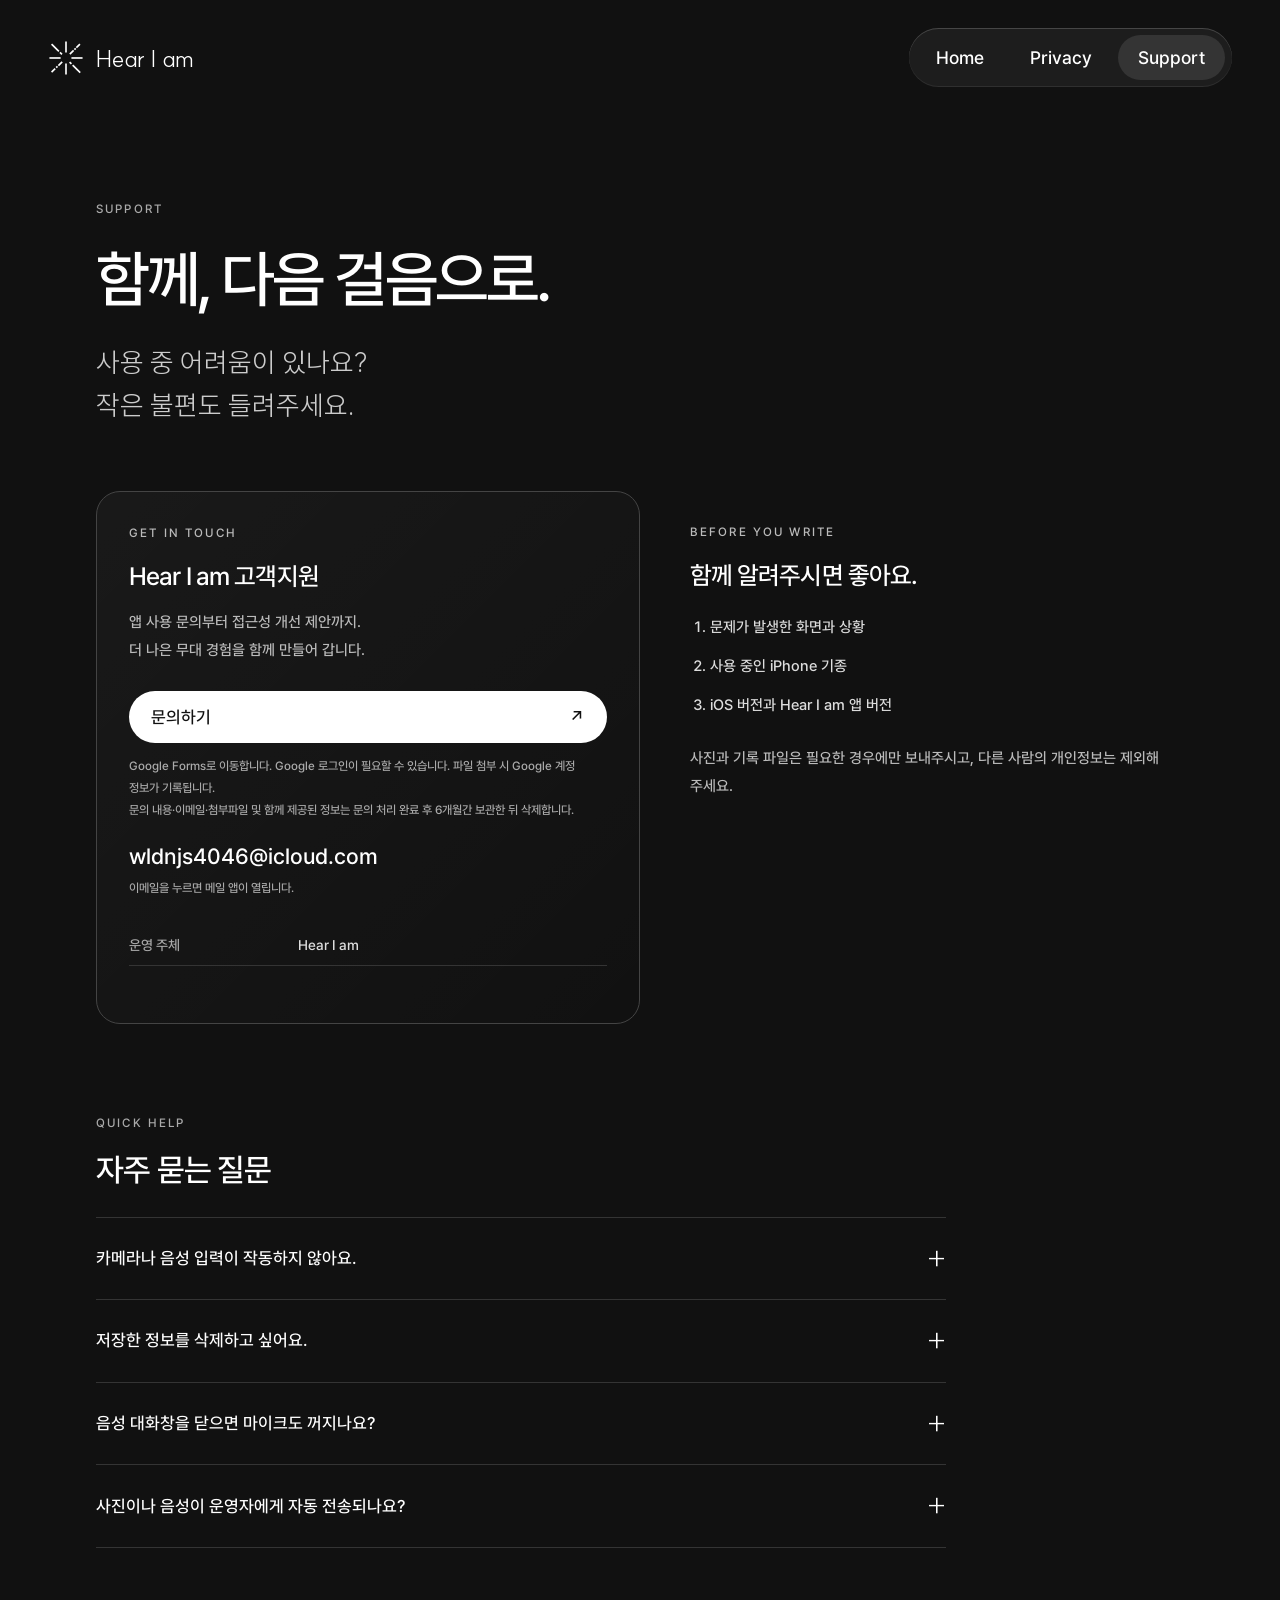
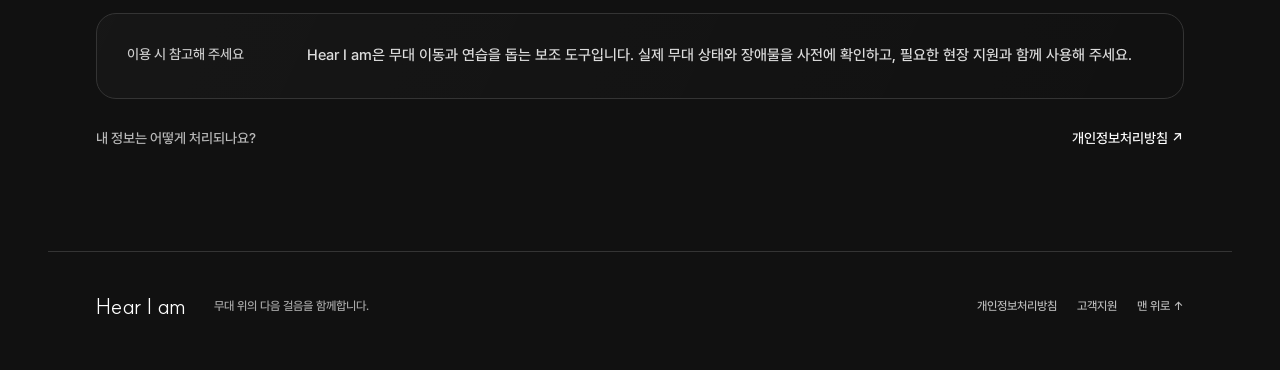
==== commit d350e242: "docs: set inquiry retention to six months" ====
--- a/support/index.html
+++ b/support/index.html
@@ -1,4 +1,4 @@
 <!doctype html>
 <html lang="ko"><head><meta charset="utf-8"><meta name="viewport" content="width=device-width, initial-scale=1"><meta name="theme-color" content="#111111"><meta name="description" content="Hear I am 히얼아이엠 고객지원. 무대 위의 다음 걸음을 함께합니다."><title>고객지원 — Hear I am</title><link rel="icon" href="../assets/favicon.svg" type="image/svg+xml"><link rel="stylesheet" href="../styles.css"></head>
 <body><a class="skip-link" href="#main">본문으로 이동</a><header class="site-header"><a class="brand" href="https://heariam.web.app/" aria-label="Hear I am 소개 페이지"><img src="../assets/favicon.svg" width="36" height="36" alt=""><span>Hear I am</span></a><nav class="site-nav" aria-label="주 메뉴"><a href="https://heariam.web.app/">Home</a><a href="../privacy/" >Privacy</a><a href="../support/" aria-current="page">Support</a></nav></header>
-<main id="main" tabindex="-1"><div class="hero"><p class="eyebrow">SUPPORT</p><h1>함께, 다음 걸음으로.</h1><p class="lead">사용 중 어려움이 있나요?<br>작은 불편도 들려주세요.</p></div><div class="support-grid"><section class="contact-card"><p class="eyebrow">GET IN TOUCH</p><h2>Hear I am 고객지원</h2><p>앱 사용 문의부터 접근성 개선 제안까지.<br>더 나은 무대 경험을 함께 만들어 갑니다.</p><a class="contact-button" href="https://docs.google.com/forms/d/e/1FAIpQLSe7ZGjEtVlTH_JErX9-SHIASTyxf8JJCadpgt1ne4meMmrYzg/viewform" target="_blank" rel="noopener noreferrer">문의하기 <span aria-hidden="true">↗</span><span class="sr-only"> — Google Forms, 새 창</span></a><p class="small">Google Forms로 이동합니다. Google 로그인이 필요할 수 있습니다. 파일 첨부 시 Google 계정 정보가 기록됩니다.</p><div class="email-placeholder"><a href="mailto:wldnjs4046@icloud.com">wldnjs4046@icloud.com</a></div><p class="small">이메일을 누르면 메일 앱이 열립니다.</p><dl class="contact-list"><div><dt>운영 주체</dt><dd class="placeholder">Hear I am</dd></div></dl></section><section class="before-contact"><p class="eyebrow">BEFORE YOU WRITE</p><h2>함께 알려주시면 좋아요.</h2><ol><li>문제가 발생한 화면과 상황</li><li>사용 중인 iPhone 기종</li><li>iOS 버전과 Hear I am 앱 버전</li></ol><p>사진과 기록 파일은 필요한 경우에만 보내주시고, 다른 사람의 개인정보는 제외해 주세요.</p></section></div><section class="faq"><p class="eyebrow">QUICK HELP</p><h2>자주 묻는 질문</h2><details><summary>카메라나 음성 입력이 작동하지 않아요.<span aria-hidden="true">+</span></summary><p>iPhone 설정에서 Hear I am의 카메라·마이크·음성 인식 권한을 확인해 주세요. 공간 스캔에는 LiDAR를 지원하는 기기가 필요하며, 음성 기능은 기기 및 언어 모델 지원 상태에 따라 제한될 수 있습니다.</p></details><details><summary>저장한 정보를 삭제하고 싶어요.<span aria-hidden="true">+</span></summary><p>앱에서 삭제할 수 있는 항목은 해당 목록에서 삭제해 주세요. 일부 기록과 로그는 파일 앱에서 관리할 수 있습니다. 전체 로컬 데이터 삭제는 iOS의 ‘앱 삭제’를 이용하고, 백업이나 외부로 복사한 파일은 별도로 삭제해 주세요. ‘앱 정리하기’는 데이터를 남길 수 있습니다.</p></details><details><summary>음성 대화창을 닫으면 마이크도 꺼지나요?<span aria-hidden="true">+</span></summary><p>대화창을 닫아도 “Hear I am” 호출 대기는 계속될 수 있습니다. 앱이 백그라운드로 전환되면 앱 내부 음성 입력은 중지됩니다. iPhone 설정에서 마이크 권한을 철회할 수도 있습니다.</p></details><details><summary>사진이나 음성이 운영자에게 자동 전송되나요?<span aria-hidden="true">+</span></summary><p>앱의 무대 정보, 사진, 음성 명령 및 이동 기록은 운영자에게 자동 전송되지 않습니다. 인식된 말의 일부는 기기의 진단 로그에 저장될 수 있습니다. 직접 공유한 파일, 기기 백업 및 Siri 이용에는 각 서비스의 설정과 정책이 적용됩니다.</p></details></section><div class="safety-note"><span class="summary-label">이용 시 참고해 주세요</span><p>Hear I am은 무대 이동과 연습을 돕는 보조 도구입니다. 실제 무대 상태와 장애물을 사전에 확인하고, 필요한 현장 지원과 함께 사용해 주세요.</p></div><a class="text-link" href="../privacy/">내 정보는 어떻게 처리되나요? <span>개인정보처리방침 ↗</span></a></main><footer><a class="footer-brand" href="https://heariam.web.app/">Hear I am</a><p>무대 위의 다음 걸음을 함께합니다.</p><nav aria-label="하단 메뉴"><a href="../privacy/">개인정보처리방침</a><a href="../support/">고객지원</a><a href="#main">맨 위로 ↑</a></nav></footer></body></html>+<main id="main" tabindex="-1"><div class="hero"><p class="eyebrow">SUPPORT</p><h1>함께, 다음 걸음으로.</h1><p class="lead">사용 중 어려움이 있나요?<br>작은 불편도 들려주세요.</p></div><div class="support-grid"><section class="contact-card"><p class="eyebrow">GET IN TOUCH</p><h2>Hear I am 고객지원</h2><p>앱 사용 문의부터 접근성 개선 제안까지.<br>더 나은 무대 경험을 함께 만들어 갑니다.</p><a class="contact-button" href="https://docs.google.com/forms/d/e/1FAIpQLSe7ZGjEtVlTH_JErX9-SHIASTyxf8JJCadpgt1ne4meMmrYzg/viewform" target="_blank" rel="noopener noreferrer">문의하기 <span aria-hidden="true">↗</span><span class="sr-only"> — Google Forms, 새 창</span></a><p class="small">Google Forms로 이동합니다. Google 로그인이 필요할 수 있습니다. 파일 첨부 시 Google 계정 정보가 기록됩니다.</p><p class="small">문의 내용·이메일·첨부파일 및 함께 제공된 정보는 문의 처리 완료 후 6개월간 보관한 뒤 삭제합니다.</p><div class="email-placeholder"><a href="mailto:wldnjs4046@icloud.com">wldnjs4046@icloud.com</a></div><p class="small">이메일을 누르면 메일 앱이 열립니다.</p><dl class="contact-list"><div><dt>운영 주체</dt><dd class="placeholder">Hear I am</dd></div></dl></section><section class="before-contact"><p class="eyebrow">BEFORE YOU WRITE</p><h2>함께 알려주시면 좋아요.</h2><ol><li>문제가 발생한 화면과 상황</li><li>사용 중인 iPhone 기종</li><li>iOS 버전과 Hear I am 앱 버전</li></ol><p>사진과 기록 파일은 필요한 경우에만 보내주시고, 다른 사람의 개인정보는 제외해 주세요.</p></section></div><section class="faq"><p class="eyebrow">QUICK HELP</p><h2>자주 묻는 질문</h2><details><summary>카메라나 음성 입력이 작동하지 않아요.<span aria-hidden="true">+</span></summary><p>iPhone 설정에서 Hear I am의 카메라·마이크·음성 인식 권한을 확인해 주세요. 공간 스캔에는 LiDAR를 지원하는 기기가 필요하며, 음성 기능은 기기 및 언어 모델 지원 상태에 따라 제한될 수 있습니다.</p></details><details><summary>저장한 정보를 삭제하고 싶어요.<span aria-hidden="true">+</span></summary><p>앱에서 삭제할 수 있는 항목은 해당 목록에서 삭제해 주세요. 일부 기록과 로그는 파일 앱에서 관리할 수 있습니다. 전체 로컬 데이터 삭제는 iOS의 ‘앱 삭제’를 이용하고, 백업이나 외부로 복사한 파일은 별도로 삭제해 주세요. ‘앱 정리하기’는 데이터를 남길 수 있습니다.</p></details><details><summary>음성 대화창을 닫으면 마이크도 꺼지나요?<span aria-hidden="true">+</span></summary><p>대화창을 닫아도 “Hear I am” 호출 대기는 계속될 수 있습니다. 앱이 백그라운드로 전환되면 앱 내부 음성 입력은 중지됩니다. iPhone 설정에서 마이크 권한을 철회할 수도 있습니다.</p></details><details><summary>사진이나 음성이 운영자에게 자동 전송되나요?<span aria-hidden="true">+</span></summary><p>앱의 무대 정보, 사진, 음성 명령 및 이동 기록은 운영자에게 자동 전송되지 않습니다. 인식된 말의 일부는 기기의 진단 로그에 저장될 수 있습니다. 직접 공유한 파일, 기기 백업 및 Siri 이용에는 각 서비스의 설정과 정책이 적용됩니다.</p></details></section><div class="safety-note"><span class="summary-label">이용 시 참고해 주세요</span><p>Hear I am은 무대 이동과 연습을 돕는 보조 도구입니다. 실제 무대 상태와 장애물을 사전에 확인하고, 필요한 현장 지원과 함께 사용해 주세요.</p></div><a class="text-link" href="../privacy/">내 정보는 어떻게 처리되나요? <span>개인정보처리방침 ↗</span></a></main><footer><a class="footer-brand" href="https://heariam.web.app/">Hear I am</a><p>무대 위의 다음 걸음을 함께합니다.</p><nav aria-label="하단 메뉴"><a href="../privacy/">개인정보처리방침</a><a href="../support/">고객지원</a><a href="#main">맨 위로 ↑</a></nav></footer></body></html>
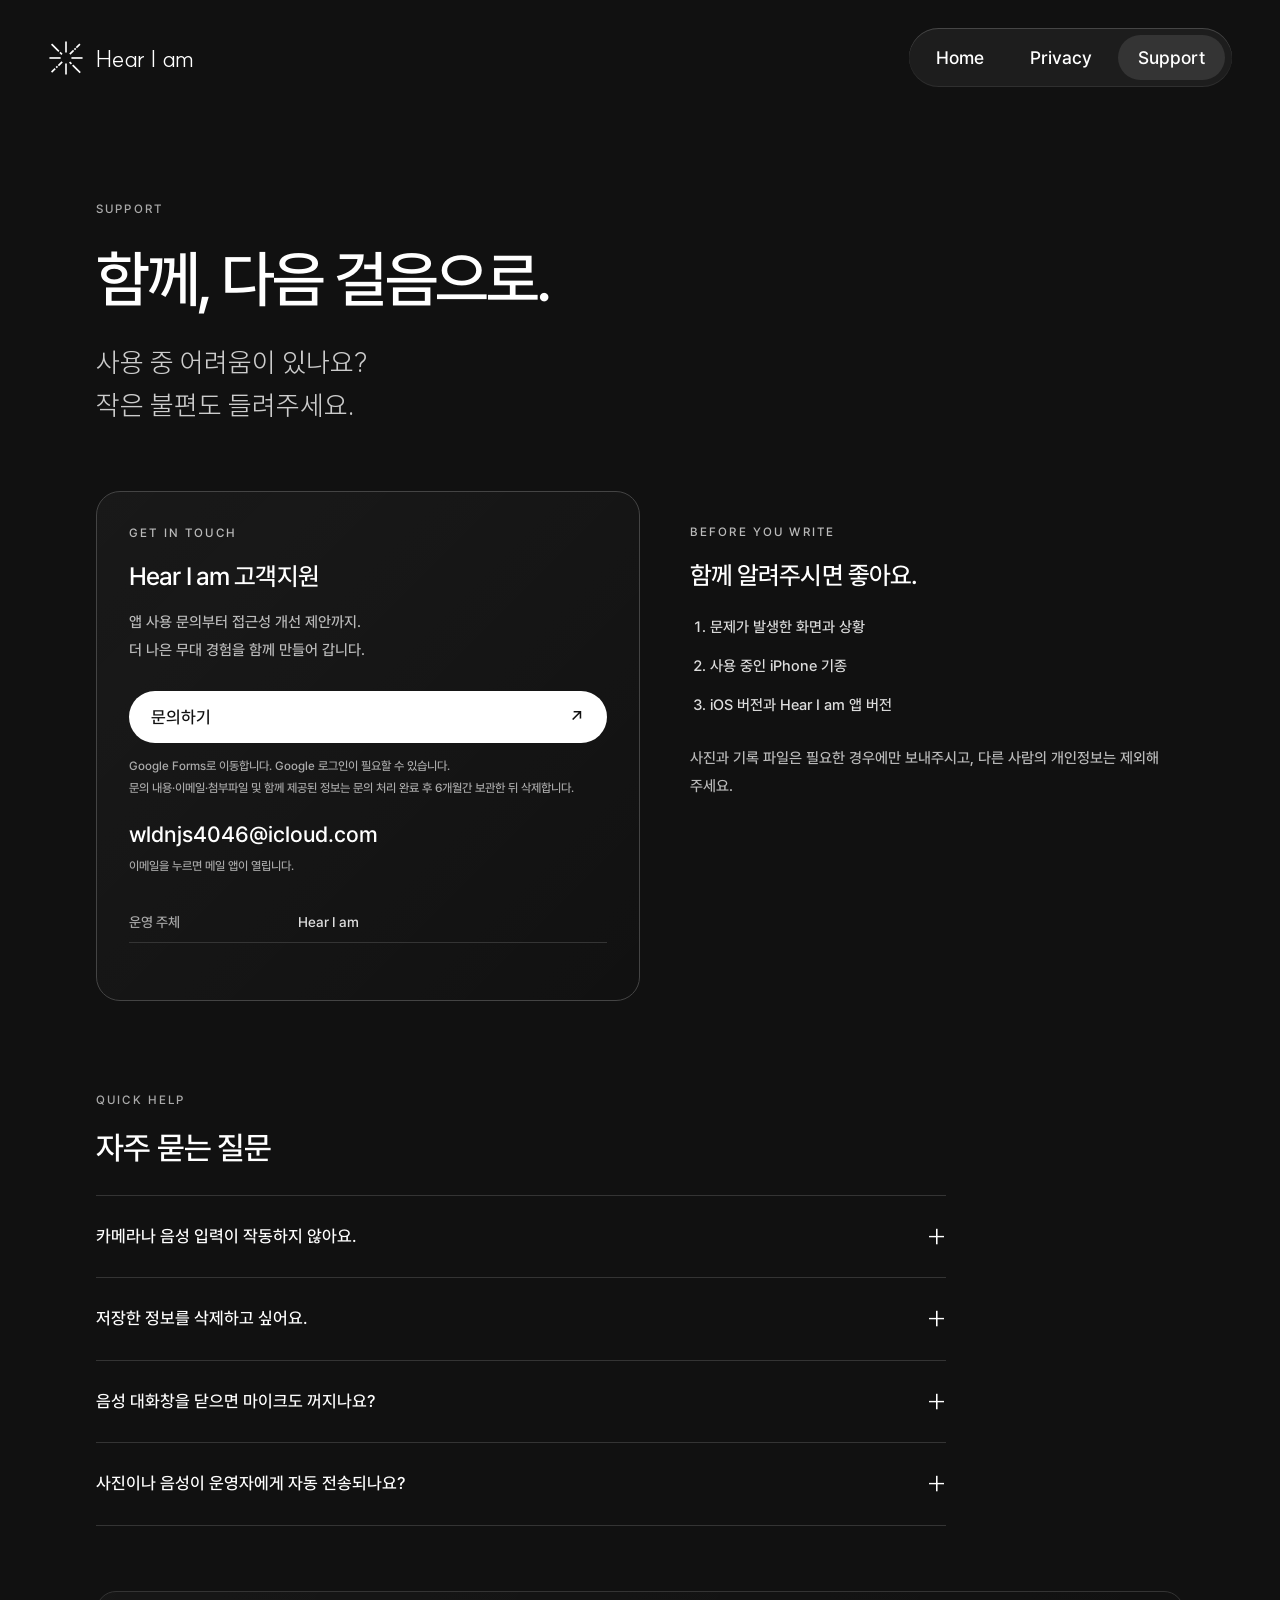
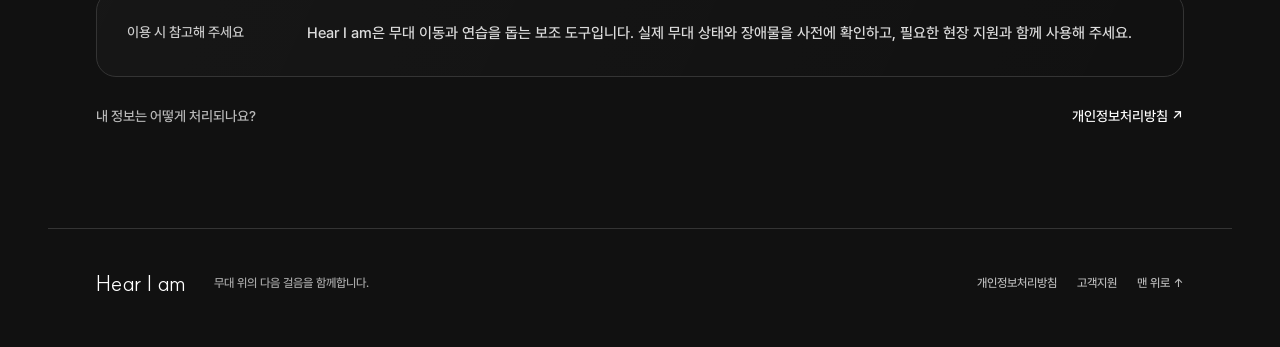
==== commit 850488b1: "docs: shorten support form notice" ====
--- a/support/index.html
+++ b/support/index.html
@@ -1,4 +1,4 @@
 <!doctype html>
 <html lang="ko"><head><meta charset="utf-8"><meta name="viewport" content="width=device-width, initial-scale=1"><meta name="theme-color" content="#111111"><meta name="description" content="Hear I am 히얼아이엠 고객지원. 무대 위의 다음 걸음을 함께합니다."><title>고객지원 — Hear I am</title><link rel="icon" href="../assets/favicon.svg" type="image/svg+xml"><link rel="stylesheet" href="../styles.css"></head>
 <body><a class="skip-link" href="#main">본문으로 이동</a><header class="site-header"><a class="brand" href="https://heariam.web.app/" aria-label="Hear I am 소개 페이지"><img src="../assets/favicon.svg" width="36" height="36" alt=""><span>Hear I am</span></a><nav class="site-nav" aria-label="주 메뉴"><a href="https://heariam.web.app/">Home</a><a href="../privacy/" >Privacy</a><a href="../support/" aria-current="page">Support</a></nav></header>
-<main id="main" tabindex="-1"><div class="hero"><p class="eyebrow">SUPPORT</p><h1>함께, 다음 걸음으로.</h1><p class="lead">사용 중 어려움이 있나요?<br>작은 불편도 들려주세요.</p></div><div class="support-grid"><section class="contact-card"><p class="eyebrow">GET IN TOUCH</p><h2>Hear I am 고객지원</h2><p>앱 사용 문의부터 접근성 개선 제안까지.<br>더 나은 무대 경험을 함께 만들어 갑니다.</p><a class="contact-button" href="https://docs.google.com/forms/d/e/1FAIpQLSe7ZGjEtVlTH_JErX9-SHIASTyxf8JJCadpgt1ne4meMmrYzg/viewform" target="_blank" rel="noopener noreferrer">문의하기 <span aria-hidden="true">↗</span><span class="sr-only"> — Google Forms, 새 창</span></a><p class="small">Google Forms로 이동합니다. Google 로그인이 필요할 수 있습니다. 파일 첨부 시 Google 계정 정보가 기록됩니다.</p><p class="small">문의 내용·이메일·첨부파일 및 함께 제공된 정보는 문의 처리 완료 후 6개월간 보관한 뒤 삭제합니다.</p><div class="email-placeholder"><a href="mailto:wldnjs4046@icloud.com">wldnjs4046@icloud.com</a></div><p class="small">이메일을 누르면 메일 앱이 열립니다.</p><dl class="contact-list"><div><dt>운영 주체</dt><dd class="placeholder">Hear I am</dd></div></dl></section><section class="before-contact"><p class="eyebrow">BEFORE YOU WRITE</p><h2>함께 알려주시면 좋아요.</h2><ol><li>문제가 발생한 화면과 상황</li><li>사용 중인 iPhone 기종</li><li>iOS 버전과 Hear I am 앱 버전</li></ol><p>사진과 기록 파일은 필요한 경우에만 보내주시고, 다른 사람의 개인정보는 제외해 주세요.</p></section></div><section class="faq"><p class="eyebrow">QUICK HELP</p><h2>자주 묻는 질문</h2><details><summary>카메라나 음성 입력이 작동하지 않아요.<span aria-hidden="true">+</span></summary><p>iPhone 설정에서 Hear I am의 카메라·마이크·음성 인식 권한을 확인해 주세요. 공간 스캔에는 LiDAR를 지원하는 기기가 필요하며, 음성 기능은 기기 및 언어 모델 지원 상태에 따라 제한될 수 있습니다.</p></details><details><summary>저장한 정보를 삭제하고 싶어요.<span aria-hidden="true">+</span></summary><p>앱에서 삭제할 수 있는 항목은 해당 목록에서 삭제해 주세요. 일부 기록과 로그는 파일 앱에서 관리할 수 있습니다. 전체 로컬 데이터 삭제는 iOS의 ‘앱 삭제’를 이용하고, 백업이나 외부로 복사한 파일은 별도로 삭제해 주세요. ‘앱 정리하기’는 데이터를 남길 수 있습니다.</p></details><details><summary>음성 대화창을 닫으면 마이크도 꺼지나요?<span aria-hidden="true">+</span></summary><p>대화창을 닫아도 “Hear I am” 호출 대기는 계속될 수 있습니다. 앱이 백그라운드로 전환되면 앱 내부 음성 입력은 중지됩니다. iPhone 설정에서 마이크 권한을 철회할 수도 있습니다.</p></details><details><summary>사진이나 음성이 운영자에게 자동 전송되나요?<span aria-hidden="true">+</span></summary><p>앱의 무대 정보, 사진, 음성 명령 및 이동 기록은 운영자에게 자동 전송되지 않습니다. 인식된 말의 일부는 기기의 진단 로그에 저장될 수 있습니다. 직접 공유한 파일, 기기 백업 및 Siri 이용에는 각 서비스의 설정과 정책이 적용됩니다.</p></details></section><div class="safety-note"><span class="summary-label">이용 시 참고해 주세요</span><p>Hear I am은 무대 이동과 연습을 돕는 보조 도구입니다. 실제 무대 상태와 장애물을 사전에 확인하고, 필요한 현장 지원과 함께 사용해 주세요.</p></div><a class="text-link" href="../privacy/">내 정보는 어떻게 처리되나요? <span>개인정보처리방침 ↗</span></a></main><footer><a class="footer-brand" href="https://heariam.web.app/">Hear I am</a><p>무대 위의 다음 걸음을 함께합니다.</p><nav aria-label="하단 메뉴"><a href="../privacy/">개인정보처리방침</a><a href="../support/">고객지원</a><a href="#main">맨 위로 ↑</a></nav></footer></body></html>+<main id="main" tabindex="-1"><div class="hero"><p class="eyebrow">SUPPORT</p><h1>함께, 다음 걸음으로.</h1><p class="lead">사용 중 어려움이 있나요?<br>작은 불편도 들려주세요.</p></div><div class="support-grid"><section class="contact-card"><p class="eyebrow">GET IN TOUCH</p><h2>Hear I am 고객지원</h2><p>앱 사용 문의부터 접근성 개선 제안까지.<br>더 나은 무대 경험을 함께 만들어 갑니다.</p><a class="contact-button" href="https://docs.google.com/forms/d/e/1FAIpQLSe7ZGjEtVlTH_JErX9-SHIASTyxf8JJCadpgt1ne4meMmrYzg/viewform" target="_blank" rel="noopener noreferrer">문의하기 <span aria-hidden="true">↗</span><span class="sr-only"> — Google Forms, 새 창</span></a><p class="small">Google Forms로 이동합니다. Google 로그인이 필요할 수 있습니다.</p><p class="small">문의 내용·이메일·첨부파일 및 함께 제공된 정보는 문의 처리 완료 후 6개월간 보관한 뒤 삭제합니다.</p><div class="email-placeholder"><a href="mailto:wldnjs4046@icloud.com">wldnjs4046@icloud.com</a></div><p class="small">이메일을 누르면 메일 앱이 열립니다.</p><dl class="contact-list"><div><dt>운영 주체</dt><dd class="placeholder">Hear I am</dd></div></dl></section><section class="before-contact"><p class="eyebrow">BEFORE YOU WRITE</p><h2>함께 알려주시면 좋아요.</h2><ol><li>문제가 발생한 화면과 상황</li><li>사용 중인 iPhone 기종</li><li>iOS 버전과 Hear I am 앱 버전</li></ol><p>사진과 기록 파일은 필요한 경우에만 보내주시고, 다른 사람의 개인정보는 제외해 주세요.</p></section></div><section class="faq"><p class="eyebrow">QUICK HELP</p><h2>자주 묻는 질문</h2><details><summary>카메라나 음성 입력이 작동하지 않아요.<span aria-hidden="true">+</span></summary><p>iPhone 설정에서 Hear I am의 카메라·마이크·음성 인식 권한을 확인해 주세요. 공간 스캔에는 LiDAR를 지원하는 기기가 필요하며, 음성 기능은 기기 및 언어 모델 지원 상태에 따라 제한될 수 있습니다.</p></details><details><summary>저장한 정보를 삭제하고 싶어요.<span aria-hidden="true">+</span></summary><p>앱에서 삭제할 수 있는 항목은 해당 목록에서 삭제해 주세요. 일부 기록과 로그는 파일 앱에서 관리할 수 있습니다. 전체 로컬 데이터 삭제는 iOS의 ‘앱 삭제’를 이용하고, 백업이나 외부로 복사한 파일은 별도로 삭제해 주세요. ‘앱 정리하기’는 데이터를 남길 수 있습니다.</p></details><details><summary>음성 대화창을 닫으면 마이크도 꺼지나요?<span aria-hidden="true">+</span></summary><p>대화창을 닫아도 “Hear I am” 호출 대기는 계속될 수 있습니다. 앱이 백그라운드로 전환되면 앱 내부 음성 입력은 중지됩니다. iPhone 설정에서 마이크 권한을 철회할 수도 있습니다.</p></details><details><summary>사진이나 음성이 운영자에게 자동 전송되나요?<span aria-hidden="true">+</span></summary><p>앱의 무대 정보, 사진, 음성 명령 및 이동 기록은 운영자에게 자동 전송되지 않습니다. 인식된 말의 일부는 기기의 진단 로그에 저장될 수 있습니다. 직접 공유한 파일, 기기 백업 및 Siri 이용에는 각 서비스의 설정과 정책이 적용됩니다.</p></details></section><div class="safety-note"><span class="summary-label">이용 시 참고해 주세요</span><p>Hear I am은 무대 이동과 연습을 돕는 보조 도구입니다. 실제 무대 상태와 장애물을 사전에 확인하고, 필요한 현장 지원과 함께 사용해 주세요.</p></div><a class="text-link" href="../privacy/">내 정보는 어떻게 처리되나요? <span>개인정보처리방침 ↗</span></a></main><footer><a class="footer-brand" href="https://heariam.web.app/">Hear I am</a><p>무대 위의 다음 걸음을 함께합니다.</p><nav aria-label="하단 메뉴"><a href="../privacy/">개인정보처리방침</a><a href="../support/">고객지원</a><a href="#main">맨 위로 ↑</a></nav></footer></body></html>
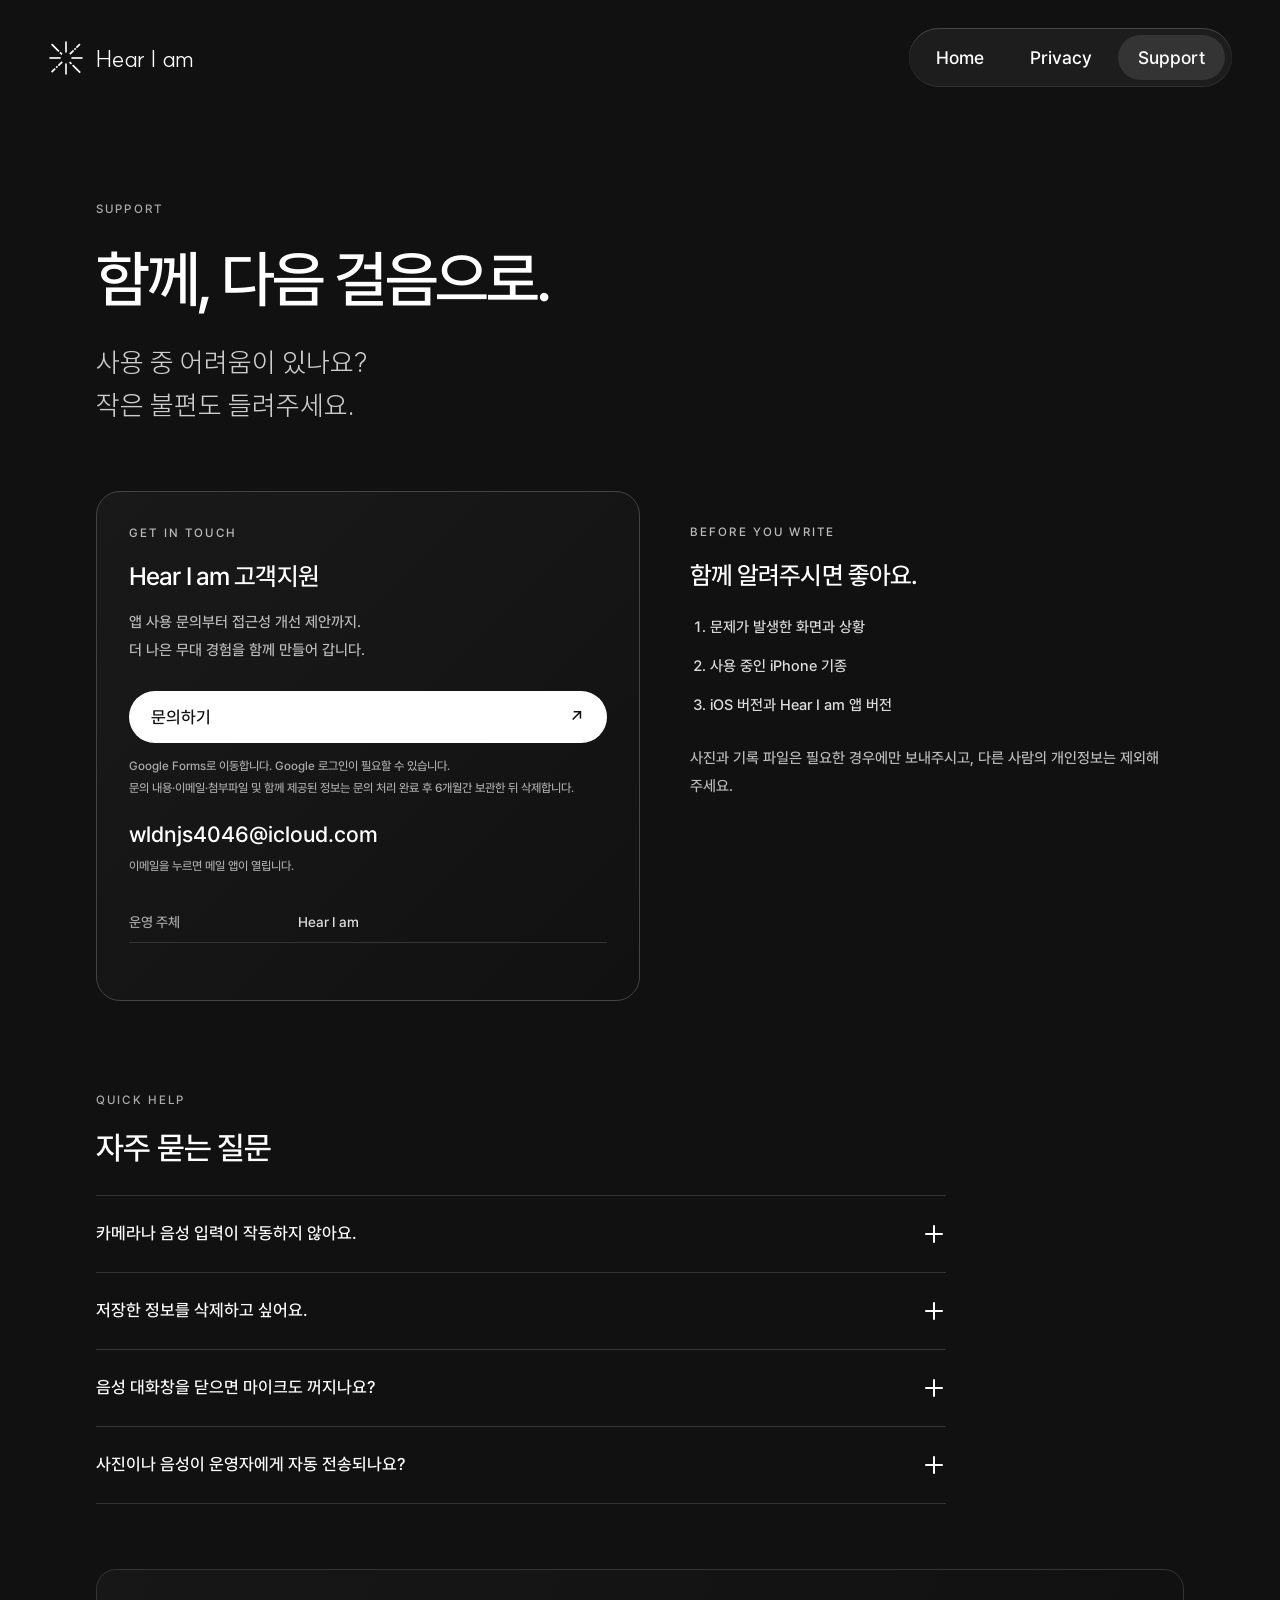
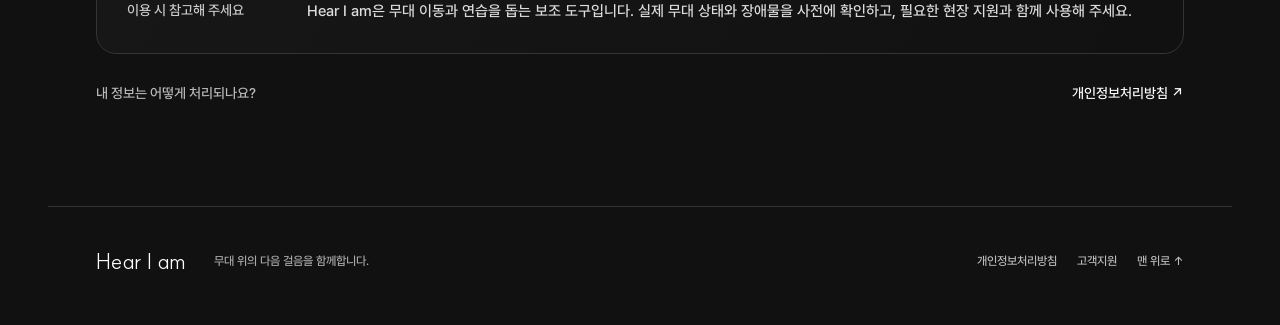
==== commit 47696922: "fix: animate FAQ expansion and collapse" ====
--- a/support/index.html
+++ b/support/index.html
@@ -1,4 +1,4 @@
 <!doctype html>
-<html lang="ko"><head><meta charset="utf-8"><meta name="viewport" content="width=device-width, initial-scale=1"><meta name="theme-color" content="#111111"><meta name="description" content="Hear I am 히얼아이엠 고객지원. 무대 위의 다음 걸음을 함께합니다."><title>고객지원 — Hear I am</title><link rel="icon" href="../assets/favicon.svg" type="image/svg+xml"><link rel="stylesheet" href="../styles.css"></head>
+<html lang="ko"><head><meta charset="utf-8"><meta name="viewport" content="width=device-width, initial-scale=1"><meta name="theme-color" content="#111111"><meta name="description" content="Hear I am 히얼아이엠 고객지원. 무대 위의 다음 걸음을 함께합니다."><title>고객지원 — Hear I am</title><link rel="icon" href="../assets/favicon.svg" type="image/svg+xml"><link rel="stylesheet" href="../styles.css?v=faq-motion-2"></head>
 <body><a class="skip-link" href="#main">본문으로 이동</a><header class="site-header"><a class="brand" href="https://heariam.web.app/" aria-label="Hear I am 소개 페이지"><img src="../assets/favicon.svg" width="36" height="36" alt=""><span>Hear I am</span></a><nav class="site-nav" aria-label="주 메뉴"><a href="https://heariam.web.app/">Home</a><a href="../privacy/" >Privacy</a><a href="../support/" aria-current="page">Support</a></nav></header>
-<main id="main" tabindex="-1"><div class="hero"><p class="eyebrow">SUPPORT</p><h1>함께, 다음 걸음으로.</h1><p class="lead">사용 중 어려움이 있나요?<br>작은 불편도 들려주세요.</p></div><div class="support-grid"><section class="contact-card"><p class="eyebrow">GET IN TOUCH</p><h2>Hear I am 고객지원</h2><p>앱 사용 문의부터 접근성 개선 제안까지.<br>더 나은 무대 경험을 함께 만들어 갑니다.</p><a class="contact-button" href="https://docs.google.com/forms/d/e/1FAIpQLSe7ZGjEtVlTH_JErX9-SHIASTyxf8JJCadpgt1ne4meMmrYzg/viewform" target="_blank" rel="noopener noreferrer">문의하기 <span aria-hidden="true">↗</span><span class="sr-only"> — Google Forms, 새 창</span></a><p class="small">Google Forms로 이동합니다. Google 로그인이 필요할 수 있습니다.</p><p class="small">문의 내용·이메일·첨부파일 및 함께 제공된 정보는 문의 처리 완료 후 6개월간 보관한 뒤 삭제합니다.</p><div class="email-placeholder"><a href="mailto:wldnjs4046@icloud.com">wldnjs4046@icloud.com</a></div><p class="small">이메일을 누르면 메일 앱이 열립니다.</p><dl class="contact-list"><div><dt>운영 주체</dt><dd class="placeholder">Hear I am</dd></div></dl></section><section class="before-contact"><p class="eyebrow">BEFORE YOU WRITE</p><h2>함께 알려주시면 좋아요.</h2><ol><li>문제가 발생한 화면과 상황</li><li>사용 중인 iPhone 기종</li><li>iOS 버전과 Hear I am 앱 버전</li></ol><p>사진과 기록 파일은 필요한 경우에만 보내주시고, 다른 사람의 개인정보는 제외해 주세요.</p></section></div><section class="faq"><p class="eyebrow">QUICK HELP</p><h2>자주 묻는 질문</h2><details><summary>카메라나 음성 입력이 작동하지 않아요.<span aria-hidden="true">+</span></summary><p>iPhone 설정에서 Hear I am의 카메라·마이크·음성 인식 권한을 확인해 주세요. 공간 스캔에는 LiDAR를 지원하는 기기가 필요하며, 음성 기능은 기기 및 언어 모델 지원 상태에 따라 제한될 수 있습니다.</p></details><details><summary>저장한 정보를 삭제하고 싶어요.<span aria-hidden="true">+</span></summary><p>앱에서 삭제할 수 있는 항목은 해당 목록에서 삭제해 주세요. 일부 기록과 로그는 파일 앱에서 관리할 수 있습니다. 전체 로컬 데이터 삭제는 iOS의 ‘앱 삭제’를 이용하고, 백업이나 외부로 복사한 파일은 별도로 삭제해 주세요. ‘앱 정리하기’는 데이터를 남길 수 있습니다.</p></details><details><summary>음성 대화창을 닫으면 마이크도 꺼지나요?<span aria-hidden="true">+</span></summary><p>대화창을 닫아도 “Hear I am” 호출 대기는 계속될 수 있습니다. 앱이 백그라운드로 전환되면 앱 내부 음성 입력은 중지됩니다. iPhone 설정에서 마이크 권한을 철회할 수도 있습니다.</p></details><details><summary>사진이나 음성이 운영자에게 자동 전송되나요?<span aria-hidden="true">+</span></summary><p>앱의 무대 정보, 사진, 음성 명령 및 이동 기록은 운영자에게 자동 전송되지 않습니다. 인식된 말의 일부는 기기의 진단 로그에 저장될 수 있습니다. 직접 공유한 파일, 기기 백업 및 Siri 이용에는 각 서비스의 설정과 정책이 적용됩니다.</p></details></section><div class="safety-note"><span class="summary-label">이용 시 참고해 주세요</span><p>Hear I am은 무대 이동과 연습을 돕는 보조 도구입니다. 실제 무대 상태와 장애물을 사전에 확인하고, 필요한 현장 지원과 함께 사용해 주세요.</p></div><a class="text-link" href="../privacy/">내 정보는 어떻게 처리되나요? <span>개인정보처리방침 ↗</span></a></main><footer><a class="footer-brand" href="https://heariam.web.app/">Hear I am</a><p>무대 위의 다음 걸음을 함께합니다.</p><nav aria-label="하단 메뉴"><a href="../privacy/">개인정보처리방침</a><a href="../support/">고객지원</a><a href="#main">맨 위로 ↑</a></nav></footer></body></html>+<main id="main" tabindex="-1"><div class="hero"><p class="eyebrow">SUPPORT</p><h1>함께, 다음 걸음으로.</h1><p class="lead">사용 중 어려움이 있나요?<br>작은 불편도 들려주세요.</p></div><div class="support-grid"><section class="contact-card"><p class="eyebrow">GET IN TOUCH</p><h2>Hear I am 고객지원</h2><p>앱 사용 문의부터 접근성 개선 제안까지.<br>더 나은 무대 경험을 함께 만들어 갑니다.</p><a class="contact-button" href="https://docs.google.com/forms/d/e/1FAIpQLSe7ZGjEtVlTH_JErX9-SHIASTyxf8JJCadpgt1ne4meMmrYzg/viewform" target="_blank" rel="noopener noreferrer">문의하기 <span aria-hidden="true">↗</span><span class="sr-only"> — Google Forms, 새 창</span></a><p class="small">Google Forms로 이동합니다. Google 로그인이 필요할 수 있습니다.</p><p class="small">문의 내용·이메일·첨부파일 및 함께 제공된 정보는 문의 처리 완료 후 6개월간 보관한 뒤 삭제합니다.</p><div class="email-placeholder"><a href="mailto:wldnjs4046@icloud.com">wldnjs4046@icloud.com</a></div><p class="small">이메일을 누르면 메일 앱이 열립니다.</p><dl class="contact-list"><div><dt>운영 주체</dt><dd class="placeholder">Hear I am</dd></div></dl></section><section class="before-contact"><p class="eyebrow">BEFORE YOU WRITE</p><h2>함께 알려주시면 좋아요.</h2><ol><li>문제가 발생한 화면과 상황</li><li>사용 중인 iPhone 기종</li><li>iOS 버전과 Hear I am 앱 버전</li></ol><p>사진과 기록 파일은 필요한 경우에만 보내주시고, 다른 사람의 개인정보는 제외해 주세요.</p></section></div><section class="faq"><p class="eyebrow">QUICK HELP</p><h2>자주 묻는 질문</h2><details><summary>카메라나 음성 입력이 작동하지 않아요.<span class="faq-icon" aria-hidden="true"></span></summary><div class="faq-answer"><p>iPhone 설정에서 Hear I am의 카메라·마이크·음성 인식 권한을 확인해 주세요. 공간 스캔에는 LiDAR를 지원하는 기기가 필요하며, 음성 기능은 기기 및 언어 모델 지원 상태에 따라 제한될 수 있습니다.</p></div></details><details><summary>저장한 정보를 삭제하고 싶어요.<span class="faq-icon" aria-hidden="true"></span></summary><div class="faq-answer"><p>앱에서 삭제할 수 있는 항목은 해당 목록에서 삭제해 주세요. 일부 기록과 로그는 파일 앱에서 관리할 수 있습니다. 전체 로컬 데이터 삭제는 iOS의 ‘앱 삭제’를 이용하고, 백업이나 외부로 복사한 파일은 별도로 삭제해 주세요. ‘앱 정리하기’는 데이터를 남길 수 있습니다.</p></div></details><details><summary>음성 대화창을 닫으면 마이크도 꺼지나요?<span class="faq-icon" aria-hidden="true"></span></summary><div class="faq-answer"><p>대화창을 닫아도 “Hear I am” 호출 대기는 계속될 수 있습니다. 앱이 백그라운드로 전환되면 앱 내부 음성 입력은 중지됩니다. iPhone 설정에서 마이크 권한을 철회할 수도 있습니다.</p></div></details><details><summary>사진이나 음성이 운영자에게 자동 전송되나요?<span class="faq-icon" aria-hidden="true"></span></summary><div class="faq-answer"><p>앱의 무대 정보, 사진, 음성 명령 및 이동 기록은 운영자에게 자동 전송되지 않습니다. 인식된 말의 일부는 기기의 진단 로그에 저장될 수 있습니다. 직접 공유한 파일, 기기 백업 및 Siri 이용에는 각 서비스의 설정과 정책이 적용됩니다.</p></div></details></section><div class="safety-note"><span class="summary-label">이용 시 참고해 주세요</span><p>Hear I am은 무대 이동과 연습을 돕는 보조 도구입니다. 실제 무대 상태와 장애물을 사전에 확인하고, 필요한 현장 지원과 함께 사용해 주세요.</p></div><a class="text-link" href="../privacy/">내 정보는 어떻게 처리되나요? <span>개인정보처리방침 ↗</span></a></main><footer><a class="footer-brand" href="https://heariam.web.app/">Hear I am</a><p>무대 위의 다음 걸음을 함께합니다.</p><nav aria-label="하단 메뉴"><a href="../privacy/">개인정보처리방침</a><a href="../support/">고객지원</a><a href="#main">맨 위로 ↑</a></nav></footer><script src="../faq.js?v=2" defer></script></body></html>
--- a/styles.css
+++ b/styles.css
@@ -1,4 +1,14 @@
 @font-face{font-family:Pretendard;src:url('./assets/Pretendard-Medium.otf') format('opentype');font-weight:500;font-display:swap}@font-face{font-family:SUIT;src:url('./assets/SUIT-Light.woff2') format('woff2');font-weight:300;font-display:swap}
-:root{color-scheme:dark;--bg:#111;--text:#fff;--muted:#aaa;--line:#343434;font-family:Pretendard,-apple-system,BlinkMacSystemFont,sans-serif;font-weight:500;background:var(--bg);color:var(--text);-webkit-font-smoothing:antialiased}*{box-sizing:border-box}body{margin:0;min-width:280px}a{color:inherit;text-decoration:none}button,a,summary{-webkit-tap-highlight-color:transparent}a:focus-visible,summary:focus-visible{outline:2px solid #fff;outline-offset:6px}main:focus{outline:none}p,h1,h2{margin:0}p{line-height:1.85;word-break:keep-all;overflow-wrap:anywhere}img{max-width:100%}.skip-link{position:fixed;z-index:20;left:16px;top:12px;padding:12px 16px;background:white;color:#111;border-radius:8px;transform:translateY(-200%)}.skip-link:focus{transform:none}.site-header{max-width:1280px;padding:28px 48px;margin:auto;display:flex;align-items:center;justify-content:space-between;gap:20px}.brand{display:flex;align-items:center;gap:12px;font-family:SUIT,sans-serif;font-size:24px;font-weight:300}.site-nav{display:flex;gap:6px;padding:7px;border-radius:99px;background:#ffffff0d;box-shadow:inset 0 1px #ffffff2e,inset 0 -1px #ffffff14}.site-nav a{display:flex;align-items:center;min-height:45px;padding:8px 20px;border-radius:99px;font-size:18px}.site-nav a:hover,.site-nav a[aria-current]{background:#ffffff1a}main{max-width:1184px;margin:auto;padding:0 48px 100px}.hero{padding:85px 0 52px}.eyebrow{color:var(--muted);font-size:12px;letter-spacing:.18em;line-height:1.6}.hero h1{font-size:clamp(34px,5vw,62px);font-weight:500;letter-spacing:-.055em;line-height:1.25;margin:22px 0}.lead{font-family:SUIT,Pretendard,sans-serif;font-weight:300;font-size:clamp(20px,2.3vw,27px);line-height:1.6;color:#ccc}.meta{display:flex;flex-wrap:wrap;gap:12px 32px;font-size:13px;color:var(--muted);margin-top:34px}.summary,.safety-note{padding:28px 30px;border:1px solid var(--line);border-radius:20px;display:grid;grid-template-columns:160px 1fr;gap:20px;background:linear-gradient(115deg,#ffffff06,transparent)}.summary-label{font-size:14px;color:#ccc;line-height:1.85}.summary p,.safety-note p{font-size:15px;color:#ddd}.document-layout{display:grid;grid-template-columns:245px minmax(0,1fr);gap:65px;margin-top:68px}aside nav{position:sticky;top:30px}aside .eyebrow{margin-bottom:18px}aside a{display:flex;gap:12px;padding:11px 0;font-size:13px;line-height:1.6;color:#aaa}aside a span{font-size:11px;color:#999}aside a:hover{color:white}article{font-size:16px;color:#ccc}article .intro{padding-bottom:32px}article section{scroll-margin-top:35px;border-top:1px solid var(--line);padding:34px 0 40px}article h2{font-size:23px;color:white;letter-spacing:-.035em;margin:10px 0 24px;line-height:1.5}.section-number{font-size:12px;color:#aaa}article p+p{margin-top:18px}article a{text-decoration:underline;text-underline-offset:5px}.data-list{margin:0 0 24px}.data-list div{display:grid;grid-template-columns:135px 1fr;gap:16px;padding:20px 0;border-bottom:1px solid #292929}.data-list dt{color:white;font-size:14px;line-height:1.85}.data-list dd{margin:0;line-height:1.85;font-size:15px;word-break:keep-all;overflow-wrap:anywhere}.contact-list{font-size:14px;margin:25px 0}.contact-list div{display:flex;flex-wrap:wrap;gap:8px 24px;padding:12px 0;border-bottom:1px solid var(--line)}.contact-list dt{color:#aaa;min-width:145px}.contact-list dd{margin:0}.placeholder{color:#ddd}.support-grid{display:grid;grid-template-columns:1.1fr 1fr;gap:50px;margin:12px 0 90px}.contact-card{padding:32px;border:1px solid #444;border-radius:24px;background:linear-gradient(135deg,#ffffff09,transparent)}.contact-card h2,.before-contact h2,.faq h2{font-weight:500;font-size:25px;letter-spacing:-.035em;margin:18px 0}.contact-card p,.before-contact p{font-size:15px;color:#bbb}.email-placeholder{padding:22px 0 8px;font-size:clamp(22px,3vw,30px);overflow-wrap:anywhere}.contact-card .small{font-size:12px;color:#aaa}.contact-card .eyebrow,.before-contact .eyebrow{font-size:12px}.before-contact{padding:32px 0}.before-contact ol{padding-left:20px;line-height:2.6;color:#ddd;font-size:15px;margin-bottom:20px}.faq{max-width:850px;margin-bottom:65px}.faq h2{font-size:32px;margin-bottom:28px}details{border-top:1px solid var(--line)}details:last-child{border-bottom:1px solid var(--line)}summary{list-style:none;display:flex;align-items:center;justify-content:space-between;gap:24px;min-height:76px;padding:20px 0;cursor:pointer;font-size:17px;line-height:1.6;word-break:keep-all}summary::-webkit-details-marker{display:none}summary span{font-family:SUIT,sans-serif;font-size:26px;flex-shrink:0}details[open] summary span{transform:rotate(45deg)}details p{padding:0 40px 26px 0;color:#bbb;font-size:15px}.text-link{display:flex;flex-wrap:wrap;justify-content:space-between;gap:16px;margin-top:28px;font-size:14px;line-height:1.7;color:#bbb}.text-link span{color:white}footer{border-top:1px solid var(--line);max-width:1184px;margin:auto;padding:35px 48px 45px;display:flex;flex-wrap:wrap;align-items:center;gap:16px 28px}.footer-brand{font-family:SUIT,sans-serif;font-size:22px}footer p{color:#aaa;font-size:12px}footer nav{margin-left:auto;display:flex;flex-wrap:wrap;gap:20px;font-size:12px;color:#bbb}footer nav a{padding:12px 0}.hub{min-height:65vh;padding-top:60px}.hub>img{margin-bottom:30px}.hub-links{display:grid;grid-template-columns:1fr 1fr;gap:20px;margin-top:55px}.hub-links a{border:1px solid #444;border-radius:20px;padding:28px;display:grid;gap:18px;transition:background .15s}.hub-links a:hover{background:#ffffff0a}.hub-links span{font-size:12px;color:#aaa;letter-spacing:.1em}.hub-links strong{font-size:24px;font-weight:500}.hub-links span:last-child{font-size:24px;color:white;justify-self:end}@media(max-width:850px){.document-layout{grid-template-columns:1fr;gap:35px}aside nav{position:static;display:grid;grid-template-columns:1fr 1fr;gap:0 20px}aside .eyebrow{grid-column:1/-1}aside{border-bottom:1px solid var(--line);padding-bottom:25px}.support-grid{gap:24px}.brand span{display:none}.summary,.safety-note{grid-template-columns:1fr;gap:10px}}@media(max-width:600px){.site-header{padding:20px;gap:10px}.site-nav{gap:2px;padding:6px}.site-nav a{font-size:14px;padding:8px 12px;min-height:44px}.brand img{width:30px;height:30px}main{padding:0 24px 65px}.hero{padding:55px 0 35px}.hero h1{font-size:34px}.hero .lead{font-size:21px}.summary,.safety-note{padding:22px}.document-layout{margin-top:38px}.data-list div{grid-template-columns:1fr;gap:8px}article h2{font-size:22px}.support-grid{grid-template-columns:1fr;margin-bottom:40px}.contact-card{padding:25px}.before-contact{padding:15px 0}summary{font-size:16px}.hub-links{grid-template-columns:1fr}footer{padding:28px 24px;align-items:flex-start;flex-direction:column;gap:12px}footer nav{margin-left:0;gap:22px}}@media(prefers-reduced-motion:reduce){*{transition:none!important;scroll-behavior:auto!important}}@media print{:root{color-scheme:light;background:white;color:black}.site-header,aside,footer,.skip-link{display:none}main{padding:0;max-width:none}.hero{padding:0 0 20px}.document-layout{display:block;margin-top:25px}article,article h2,.lead,.meta,.eyebrow,.summary p,.summary-label,.data-list dt,.placeholder{color:black}.summary{background:none}.data-list div,article section{break-inside:avoid}a{text-decoration:underline}}
+:root{color-scheme:dark;--bg:#111;--text:#fff;--muted:#aaa;--line:#343434;font-family:Pretendard,-apple-system,BlinkMacSystemFont,sans-serif;font-weight:500;background:var(--bg);color:var(--text);-webkit-font-smoothing:antialiased}*{box-sizing:border-box}body{margin:0;min-width:280px}a{color:inherit;text-decoration:none}button,a,summary{-webkit-tap-highlight-color:transparent}a:focus-visible,summary:focus-visible{outline:2px solid #fff;outline-offset:6px}main:focus{outline:none}p,h1,h2{margin:0}p{line-height:1.85;word-break:keep-all;overflow-wrap:anywhere}img{max-width:100%}.skip-link{position:fixed;z-index:20;left:16px;top:12px;padding:12px 16px;background:white;color:#111;border-radius:8px;transform:translateY(-200%)}.skip-link:focus{transform:none}.site-header{max-width:1280px;padding:28px 48px;margin:auto;display:flex;align-items:center;justify-content:space-between;gap:20px}.brand{display:flex;align-items:center;gap:12px;font-family:SUIT,sans-serif;font-size:24px;font-weight:300}.site-nav{display:flex;gap:6px;padding:7px;border-radius:99px;background:#ffffff0d;box-shadow:inset 0 1px #ffffff2e,inset 0 -1px #ffffff14}.site-nav a{display:flex;align-items:center;min-height:45px;padding:8px 20px;border-radius:99px;font-size:18px}.site-nav a:hover,.site-nav a[aria-current]{background:#ffffff1a}main{max-width:1184px;margin:auto;padding:0 48px 100px}.hero{padding:85px 0 52px}.eyebrow{color:var(--muted);font-size:12px;letter-spacing:.18em;line-height:1.6}.hero h1{font-size:clamp(34px,5vw,62px);font-weight:500;letter-spacing:-.055em;line-height:1.25;margin:22px 0}.lead{font-family:SUIT,Pretendard,sans-serif;font-weight:300;font-size:clamp(20px,2.3vw,27px);line-height:1.6;color:#ccc}.meta{display:flex;flex-wrap:wrap;gap:12px 32px;font-size:13px;color:var(--muted);margin-top:34px}.summary,.safety-note{padding:28px 30px;border:1px solid var(--line);border-radius:20px;display:grid;grid-template-columns:160px 1fr;gap:20px;background:linear-gradient(115deg,#ffffff06,transparent)}.summary-label{font-size:14px;color:#ccc;line-height:1.85}.summary p,.safety-note p{font-size:15px;color:#ddd}.document-layout{display:grid;grid-template-columns:245px minmax(0,1fr);gap:65px;margin-top:68px}aside nav{position:sticky;top:30px}aside .eyebrow{margin-bottom:18px}aside a{display:flex;gap:12px;padding:11px 0;font-size:13px;line-height:1.6;color:#aaa}aside a span{font-size:11px;color:#999}aside a:hover{color:white}article{font-size:16px;color:#ccc}article .intro{padding-bottom:32px}article section{scroll-margin-top:35px;border-top:1px solid var(--line);padding:34px 0 40px}article h2{font-size:23px;color:white;letter-spacing:-.035em;margin:10px 0 24px;line-height:1.5}.section-number{font-size:12px;color:#aaa}article p+p{margin-top:18px}article a{text-decoration:underline;text-underline-offset:5px}.data-list{margin:0 0 24px}.data-list div{display:grid;grid-template-columns:135px 1fr;gap:16px;padding:20px 0;border-bottom:1px solid #292929}.data-list dt{color:white;font-size:14px;line-height:1.85}.data-list dd{margin:0;line-height:1.85;font-size:15px;word-break:keep-all;overflow-wrap:anywhere}.contact-list{font-size:14px;margin:25px 0}.contact-list div{display:flex;flex-wrap:wrap;gap:8px 24px;padding:12px 0;border-bottom:1px solid var(--line)}.contact-list dt{color:#aaa;min-width:145px}.contact-list dd{margin:0}.placeholder{color:#ddd}.support-grid{display:grid;grid-template-columns:1.1fr 1fr;gap:50px;margin:12px 0 90px}.contact-card{padding:32px;border:1px solid #444;border-radius:24px;background:linear-gradient(135deg,#ffffff09,transparent)}.contact-card h2,.before-contact h2,.faq h2{font-weight:500;font-size:25px;letter-spacing:-.035em;margin:18px 0}.contact-card p,.before-contact p{font-size:15px;color:#bbb}.email-placeholder{padding:22px 0 8px;font-size:clamp(22px,3vw,30px);overflow-wrap:anywhere}.contact-card .small{font-size:12px;color:#aaa}.contact-card .eyebrow,.before-contact .eyebrow{font-size:12px}.before-contact{padding:32px 0}.before-contact ol{padding-left:20px;line-height:2.6;color:#ddd;font-size:15px;margin-bottom:20px}.faq{max-width:850px;margin-bottom:65px}.faq h2{font-size:32px;margin-bottom:28px}details{border-top:1px solid var(--line)}details:last-child{border-bottom:1px solid var(--line)}summary{list-style:none;display:flex;align-items:center;justify-content:space-between;gap:24px;min-height:76px;padding:20px 0;cursor:pointer;font-size:17px;line-height:1.6;word-break:keep-all}summary::-webkit-details-marker{display:none}summary span{font-family:SUIT,sans-serif;font-size:26px;flex-shrink:0;transform:rotate(0deg);transform-origin:center;transition:transform 220ms ease-in-out}details[open] summary span{transform:rotate(45deg)}details p{padding:0 40px 26px 0;color:#bbb;font-size:15px}.text-link{display:flex;flex-wrap:wrap;justify-content:space-between;gap:16px;margin-top:28px;font-size:14px;line-height:1.7;color:#bbb}.text-link span{color:white}footer{border-top:1px solid var(--line);max-width:1184px;margin:auto;padding:35px 48px 45px;display:flex;flex-wrap:wrap;align-items:center;gap:16px 28px}.footer-brand{font-family:SUIT,sans-serif;font-size:22px}footer p{color:#aaa;font-size:12px}footer nav{margin-left:auto;display:flex;flex-wrap:wrap;gap:20px;font-size:12px;color:#bbb}footer nav a{padding:12px 0}.hub{min-height:65vh;padding-top:60px}.hub>img{margin-bottom:30px}.hub-links{display:grid;grid-template-columns:1fr 1fr;gap:20px;margin-top:55px}.hub-links a{border:1px solid #444;border-radius:20px;padding:28px;display:grid;gap:18px;transition:background .15s}.hub-links a:hover{background:#ffffff0a}.hub-links span{font-size:12px;color:#aaa;letter-spacing:.1em}.hub-links strong{font-size:24px;font-weight:500}.hub-links span:last-child{font-size:24px;color:white;justify-self:end}@media(max-width:850px){.document-layout{grid-template-columns:1fr;gap:35px}aside nav{position:static;display:grid;grid-template-columns:1fr 1fr;gap:0 20px}aside .eyebrow{grid-column:1/-1}aside{border-bottom:1px solid var(--line);padding-bottom:25px}.support-grid{gap:24px}.brand span{display:none}.summary,.safety-note{grid-template-columns:1fr;gap:10px}}@media(max-width:600px){.site-header{padding:20px;gap:10px}.site-nav{gap:2px;padding:6px}.site-nav a{font-size:14px;padding:8px 12px;min-height:44px}.brand img{width:30px;height:30px}main{padding:0 24px 65px}.hero{padding:55px 0 35px}.hero h1{font-size:34px}.hero .lead{font-size:21px}.summary,.safety-note{padding:22px}.document-layout{margin-top:38px}.data-list div{grid-template-columns:1fr;gap:8px}article h2{font-size:22px}.support-grid{grid-template-columns:1fr;margin-bottom:40px}.contact-card{padding:25px}.before-contact{padding:15px 0}summary{font-size:16px}.hub-links{grid-template-columns:1fr}footer{padding:28px 24px;align-items:flex-start;flex-direction:column;gap:12px}footer nav{margin-left:0;gap:22px}}@media(prefers-reduced-motion:reduce){*{transition:none!important;scroll-behavior:auto!important}}@media print{:root{color-scheme:light;background:white;color:black}.site-header,aside,footer,.skip-link{display:none}main{padding:0;max-width:none}.hero{padding:0 0 20px}.document-layout{display:block;margin-top:25px}article,article h2,.lead,.meta,.eyebrow,.summary p,.summary-label,.data-list dt,.placeholder{color:black}.summary{background:none}.data-list div,article section{break-inside:avoid}a{text-decoration:underline}}
 
 .contact-button{display:flex;align-items:center;justify-content:space-between;gap:16px;min-height:52px;margin:26px 0 12px;padding:14px 22px;background:#fff;color:#111;border-radius:99px;font-size:17px}.contact-button:hover{background:#e5e5e5}.sr-only{position:absolute;width:1px;height:1px;padding:0;margin:-1px;overflow:hidden;clip-path:inset(50%);white-space:nowrap;border:0}.contact-card .email-placeholder{font-size:clamp(17px,2vw,22px)}
+
+/* Draw a centered plus so both strokes rotate around the same point. */
+.faq summary .faq-icon{display:block;position:relative;width:24px;height:24px;flex:0 0 24px;transform:rotate(0deg);transition:transform 360ms cubic-bezier(.22,1,.36,1)}
+.faq-icon::before,.faq-icon::after{content:"";position:absolute;left:3px;top:11px;width:18px;height:2px;background:currentColor;border-radius:2px}
+.faq-icon::after{transform:rotate(90deg)}
+.faq details[open] summary .faq-icon{transform:rotate(45deg)}
+.faq details[data-expanded="false"] summary .faq-icon{transform:rotate(0deg)}
+.faq details[data-expanded="true"] summary .faq-icon{transform:rotate(45deg)}
+.faq-answer{display:flow-root}
+.faq details[data-animating]{overflow:hidden;overflow:clip}
